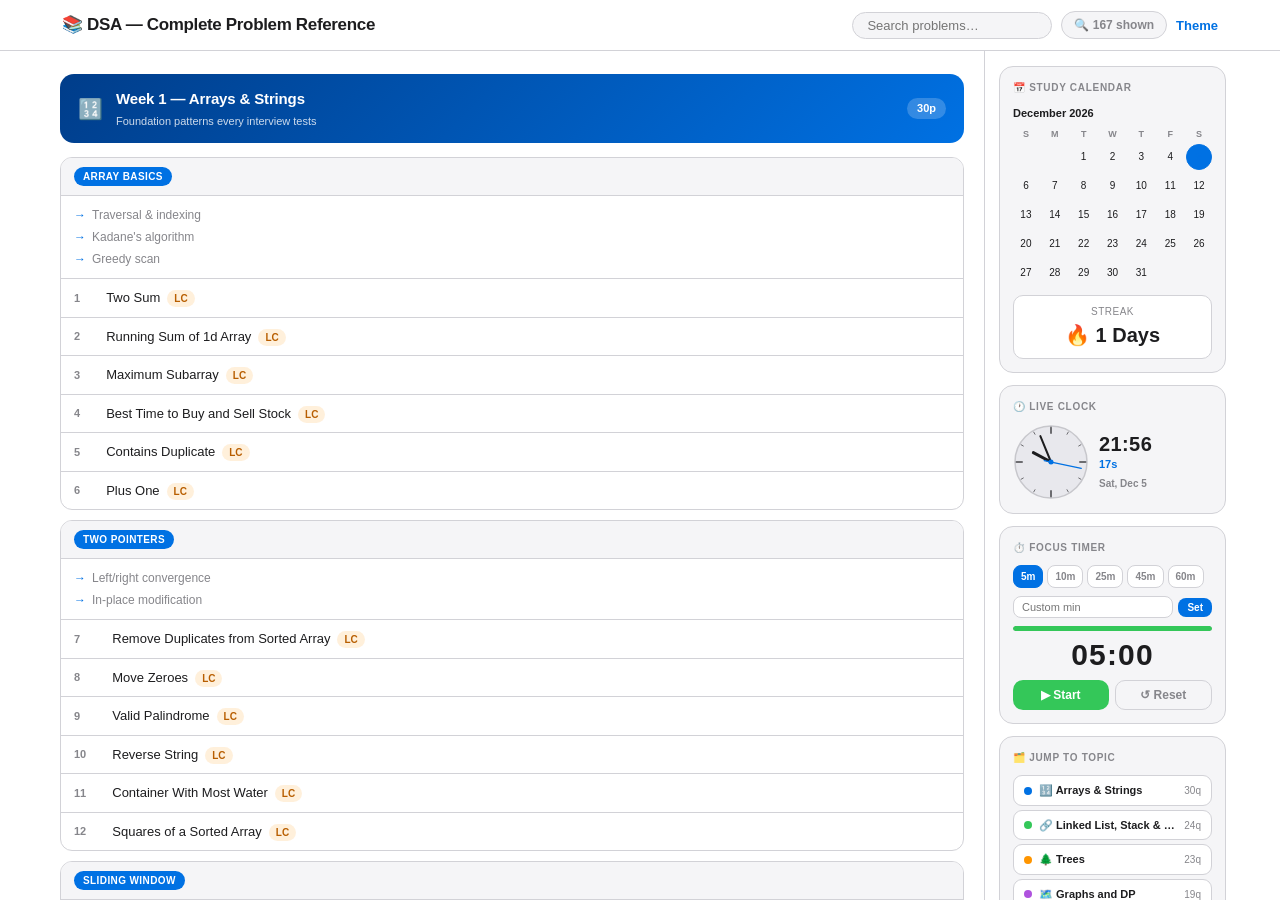
==== index.html @ b7040008 "Update" ====
<!DOCTYPE html>
<html lang="en">
<head>
<meta charset="UTF-8"/>
<meta name="viewport" content="width=device-width, initial-scale=1.0"/>
<title>DSA — Complete Problem Reference</title>
<style>
:root{--bg:#fff;--sbg:#f5f5f7;--text:#1d1d1f;--ts:#86868b;--ac:#0071e3;--bd:#d2d2d7;--c1:#0071e3;--c2:#34c759;--c3:#ff9500;--c4:#af52de;--c5:#ff3b30;--c6:#30b0c7;}
body.dark{--bg:#000;--sbg:#1c1c1e;--text:#f5f5f7;--ts:#8e8e93;--ac:#0a84ff;--bd:#38383a;--c1:#0a84ff;--c2:#30d158;--c3:#ff9f0a;--c4:#bf5af2;--c5:#ff453a;--c6:#5ac8fa;}
*{margin:0;padding:0;box-sizing:border-box;}
html,body{height:100%;}
body{font-family:-apple-system,BlinkMacSystemFont,'SF Pro Display','Segoe UI',sans-serif;background:var(--bg);color:var(--text);-webkit-font-smoothing:antialiased;line-height:1.5;}
/* HEADER */
header{position:fixed;top:0;left:0;right:0;z-index:200;background:var(--bg);border-bottom:1px solid var(--bd);backdrop-filter:saturate(180%) blur(20px);}
.hdr{max-width:1200px;margin:0 auto;padding:11px 22px;display:flex;justify-content:space-between;align-items:center;gap:12px;flex-wrap:wrap;}
.hdr h1{font-size:17px;font-weight:700;letter-spacing:-.02em;white-space:nowrap;}
.hr{display:flex;gap:9px;align-items:center;flex-wrap:wrap;}
input[type=search]{background:var(--sbg);border:1px solid var(--bd);border-radius:20px;padding:5px 14px;font-size:13px;color:var(--text);width:200px;outline:none;}
input[type=search]:focus{border-color:var(--ac);}
.chip{background:var(--sbg);border:1px solid var(--bd);border-radius:20px;padding:4px 12px;font-size:12px;font-weight:600;color:var(--ts);}
.tbtn{background:none;border:none;color:var(--ac);font-size:13px;cursor:pointer;font-weight:600;}
/* TWO-PANEL LAYOUT — fixed sidebar, scrolling main */
.shell{display:flex;height:100vh;padding-top:50px;max-width:1200px;margin:0 auto;}
.main{flex:1;overflow-y:auto;padding:24px 20px 60px 20px;min-width:0;}
.sidebar{width:256px;flex-shrink:0;overflow-y:auto;overflow-x:hidden;padding:16px 14px 40px 14px;border-left:1px solid var(--bd);height:100%;}
/* MAIN content */
.tblock{margin-bottom:44px;}
.thdr{display:flex;align-items:center;gap:13px;padding:14px 18px;border-radius:14px;margin-bottom:14px;}
.thdr h2{font-size:15px;font-weight:800;color:#fff;letter-spacing:-.01em;}
.thdr .tsub{font-size:11px;color:rgba(255,255,255,.8);margin-top:2px;}
.ticon{font-size:20px;}
.ttot{margin-left:auto;background:rgba(255,255,255,.2);border-radius:20px;padding:2px 10px;font-size:11px;color:#fff;font-weight:700;white-space:nowrap;}
.catcard{margin-bottom:10px;border-radius:12px;border:1px solid var(--bd);overflow:hidden;}
.catbar{display:flex;align-items:center;gap:8px;flex-wrap:wrap;padding:9px 13px;background:var(--sbg);border-bottom:1px solid var(--bd);}
.catbadge{font-size:10px;font-weight:800;padding:2px 9px;border-radius:20px;text-transform:uppercase;letter-spacing:.04em;color:#fff;flex-shrink:0;}
.tagpill{font-size:10px;color:var(--ts);background:var(--bg);border:1px solid var(--bd);border-radius:20px;padding:2px 8px;font-weight:600;}
.learnsec{padding:8px 13px;background:var(--bg);border-bottom:1px solid var(--bd);}
.learnsec ul{list-style:none;}
.learnsec li{font-size:12px;color:var(--ts);padding:2px 0;display:flex;gap:6px;align-items:flex-start;border:none;}
.learnsec li::before{content:'→';color:var(--ac);font-weight:700;flex-shrink:0;}
.ptable{width:100%;border-collapse:collapse;}
.ptable tr{border-bottom:1px solid var(--bd);transition:background .12s;}
.ptable tr:last-child{border-bottom:none;}
.ptable tr:hover{background:var(--sbg);}
.ptable tr.hidden{display:none;}
.ptable td{padding:9px 13px;vertical-align:middle;}
.nc{color:var(--ts);font-size:11px;font-weight:700;width:28px;}
.tc{font-size:13px;font-weight:500;}
.tc a{color:var(--text);text-decoration:none;transition:color .12s;}
.tc a:hover{color:var(--ac);}
.lb{font-size:10px;padding:1px 7px;border-radius:20px;margin-left:7px;font-weight:600;vertical-align:middle;display:inline-block;}
.lby{background:rgba(255,149,0,.14);color:#b85e00;}
.lbn{background:rgba(0,113,227,.11);color:#004fa8;}
body.dark .lby{color:#ff9f0a;}
body.dark .lbn{color:#4db0ff;}
.noday{padding:9px 13px;font-size:12px;color:var(--ts);font-style:italic;}
#nores{display:none;padding:60px 0;color:var(--ts);font-size:15px;text-align:center;}
/* SIDEBAR widgets */
.sw{background:var(--sbg);border-radius:14px;padding:13px;border:1px solid var(--bd);margin-bottom:12px;}
.sw-title{font-size:10px;font-weight:700;text-transform:uppercase;letter-spacing:.07em;color:var(--ts);margin-bottom:10px;}
/* Calendar */
.calgrid{display:grid;grid-template-columns:repeat(7,1fr);gap:3px;}
.calwd{font-size:9px;font-weight:700;color:var(--ts);text-align:center;padding-bottom:3px;}
.calday{aspect-ratio:1;display:flex;align-items:center;justify-content:center;border-radius:50%;font-size:10px;color:var(--text);font-weight:500;}
.calday.today{background:var(--ac);color:#fff;font-weight:700;}
.calday.done{border:1.5px solid var(--ac);color:var(--ac);font-weight:700;}
.streak-row{background:var(--bg);padding:8px;border-radius:10px;text-align:center;margin-top:10px;border:1px solid var(--bd);}
/* Clock */
.clock-wrap{display:flex;align-items:center;gap:10px;}
.dig-block{flex:1;}
.dtime{font-size:20px;font-weight:800;letter-spacing:.02em;font-variant-numeric:tabular-nums;line-height:1;}
.dsec{font-size:11px;color:var(--ac);font-weight:700;margin-top:2px;}
.ddate{font-size:10px;color:var(--ts);font-weight:600;margin-top:3px;}
/* Timer */
.tpre-row{display:flex;gap:4px;flex-wrap:wrap;margin-bottom:8px;}
.tpre{background:var(--bg);border:1px solid var(--bd);border-radius:8px;padding:3px 7px;font-size:10px;font-weight:700;cursor:pointer;color:var(--ts);transition:all .15s;}
.tpre:hover,.tpre.on{background:var(--ac);color:#fff;border-color:var(--ac);}
.custom-row{display:flex;gap:5px;margin-bottom:8px;align-items:center;}
.custom-row input{flex:1;background:var(--bg);border:1px solid var(--bd);border-radius:8px;padding:4px 8px;font-size:11px;color:var(--text);outline:none;min-width:0;}
.custom-row input:focus{border-color:var(--ac);}
.custom-row button{background:var(--ac);color:#fff;border:none;border-radius:8px;padding:4px 9px;font-size:10px;font-weight:700;cursor:pointer;}
.tprog{width:100%;height:5px;background:var(--bd);border-radius:5px;overflow:hidden;margin-bottom:9px;}
.tbar{height:100%;width:100%;border-radius:5px;transition:width .9s linear,background .3s;}
.tdisp{font-size:30px;font-weight:900;letter-spacing:.04em;font-variant-numeric:tabular-nums;text-align:center;color:var(--text);line-height:1;margin-bottom:10px;}
.tdisp.run{color:var(--c2);}
.tdisp.pau{color:var(--c3);}
.tdisp.fin{color:var(--c5);animation:blink .6s ease-in-out infinite alternate;}
@keyframes blink{from{opacity:1}to{opacity:.3}}
.tbtn-row{display:flex;gap:6px;}
.tb{flex:1;padding:7px 0;border:none;border-radius:10px;font-size:12px;font-weight:700;cursor:pointer;transition:opacity .15s;}
.tb:hover{opacity:.8;}
.tb.go{background:var(--c2);color:#fff;}
.tb.pau{background:var(--c3);color:#fff;}
.tb.rst{background:var(--sbg);color:var(--ts);border:1px solid var(--bd);}
/* Topic nav pills */
.tpill{display:flex;align-items:center;gap:7px;padding:6px 10px;border-radius:9px;background:var(--bg);border:1px solid var(--bd);text-decoration:none;transition:background .12s;margin-bottom:4px;}
.tpill:hover{background:var(--sbg);}
.tdot{width:8px;height:8px;border-radius:50%;flex-shrink:0;}
.tlabel{font-size:11px;font-weight:600;color:var(--text);flex:1;white-space:nowrap;overflow:hidden;text-overflow:ellipsis;}
.tcount{font-size:10px;color:var(--ts);}
@media(max-width:820px){
  .shell{flex-direction:column;height:auto;padding-top:50px;}
  .main{overflow-y:visible;padding:16px 14px 30px;}
  .sidebar{width:100%;border-left:none;border-top:1px solid var(--bd);overflow-y:visible;height:auto;padding:16px 14px 30px;}
}
</style>
</head>
<body>
<header>
  <div class="hdr">
    <h1>📚 DSA — Complete Problem Reference</h1>
    <div class="hr">
      <input type="search" id="si" placeholder="Search problems…" oninput="doFilter(this.value)"/>
      <div class="chip">🔍 <span id="vc">0</span> shown</div>
      <button class="tbtn" onclick="toggleDark()">Theme</button>
    </div>
  </div>
</header>

<div class="shell">
  <!-- LEFT: scrollable problem list -->
  <main class="main">
    <div id="nores">No problems match your search.</div>
    <div id="content"></div>
  </main>

  <!-- RIGHT: scrollable sidebar -->
  <aside class="sidebar">

    <!-- 1. Calendar -->
    <div class="sw">
      <div class="sw-title">📅 Study Calendar</div>
      <div class="sw-title" id="cm" style="font-size:11px;font-weight:700;color:var(--text);text-transform:none;letter-spacing:0;margin-bottom:6px;"></div>
      <div class="calgrid">
        <div class="calwd">S</div><div class="calwd">M</div><div class="calwd">T</div>
        <div class="calwd">W</div><div class="calwd">T</div><div class="calwd">F</div>
        <div class="calwd">S</div>
      </div>
      <div class="calgrid" id="cd"></div>
      <div class="streak-row">
        <div style="font-size:10px;color:var(--ts);text-transform:uppercase;letter-spacing:.05em;margin-bottom:1px;">Streak</div>
        <div style="font-size:20px;font-weight:800;">🔥 <span id="sn">0</span> Days</div>
      </div>
    </div>

    <!-- 2. Clock -->
    <div class="sw">
      <div class="sw-title">🕐 Live Clock</div>
      <div class="clock-wrap">
        <canvas id="analogClock" width="76" height="76" style="border-radius:50%;flex-shrink:0;"></canvas>
        <div class="dig-block">
          <div class="dtime" id="dtime">00:00</div>
          <div class="dsec" id="dsec">00s</div>
          <div class="ddate" id="ddate">—</div>
        </div>
      </div>
    </div>

    <!-- 3. Timer -->
    <div class="sw">
      <div class="sw-title">⏱️ Focus Timer</div>
      <div class="tpre-row">
        <span class="tpre on" onclick="setPre(this,300)">5m</span>
        <span class="tpre" onclick="setPre(this,600)">10m</span>
        <span class="tpre" onclick="setPre(this,1500)">25m</span>
        <span class="tpre" onclick="setPre(this,2700)">45m</span>
        <span class="tpre" onclick="setPre(this,3600)">60m</span>
      </div>
      <div class="custom-row">
        <input type="number" id="customMin" placeholder="Custom min" min="1" max="999"/>
        <button onclick="setCustom()">Set</button>
      </div>
      <div class="tprog"><div class="tbar" id="tbar"></div></div>
      <div class="tdisp" id="tdisp">05:00</div>
      <div class="tbtn-row">
        <button class="tb go" id="tgo" onclick="tStartPause()">▶ Start</button>
        <button class="tb rst" onclick="tReset()">↺ Reset</button>
      </div>
    </div>

    <!-- 4. Topic nav -->
    <div class="sw">
      <div class="sw-title">🗂️ Jump to Topic</div>
      <div id="tnav"></div>
    </div>

  </aside>
</div>
<script>
/* DATA */
const T=[
  {id:"w1",icon:"🔢",color:"var(--c1)",title:"Week 1 — Arrays & Strings",sub:"Foundation patterns every interview tests",cats:[
    {name:"Array Basics",tag:null,learn:["Traversal & indexing","Kadane's algorithm","Greedy scan"],probs:[
      {t:"Two Sum",u:"https://leetcode.com/problems/two-sum/"},
      {t:"Running Sum of 1d Array",u:"https://leetcode.com/problems/running-sum-of-1d-array/"},
      {t:"Maximum Subarray",u:"https://leetcode.com/problems/maximum-subarray/"},
      {t:"Best Time to Buy and Sell Stock",u:"https://leetcode.com/problems/best-time-to-buy-and-sell-stock/"},
      {t:"Contains Duplicate",u:"https://leetcode.com/problems/contains-duplicate/"},
      {t:"Plus One",u:"https://leetcode.com/problems/plus-one/"}]},
    {name:"Two Pointers",tag:null,learn:["Left/right convergence","In-place modification"],probs:[
      {t:"Remove Duplicates from Sorted Array",u:"https://leetcode.com/problems/remove-duplicates-from-sorted-array/"},
      {t:"Move Zeroes",u:"https://leetcode.com/problems/move-zeroes/"},
      {t:"Valid Palindrome",u:"https://leetcode.com/problems/valid-palindrome/"},
      {t:"Reverse String",u:"https://leetcode.com/problems/reverse-string/"},
      {t:"Container With Most Water",u:"https://leetcode.com/problems/container-with-most-water/"},
      {t:"Squares of a Sorted Array",u:"https://leetcode.com/problems/squares-of-a-sorted-array/"}]},
    {name:"Sliding Window",tag:null,learn:["Fixed vs variable window","Shrink condition","Frequency map inside window"],probs:[
      {t:"Maximum Average Subarray I",u:"https://leetcode.com/problems/maximum-average-subarray-i/"},
      {t:"Longest Substring Without Repeating Characters",u:"https://leetcode.com/problems/longest-substring-without-repeating-characters/"},
      {t:"Minimum Size Subarray Sum",u:"https://leetcode.com/problems/minimum-size-subarray-sum/"},
      {t:"Permutation in String",u:"https://leetcode.com/problems/permutation-in-string/"},
      {t:"Find All Anagrams in a String",u:"https://leetcode.com/problems/find-all-anagrams-in-a-string/"},
      {t:"Subarray Product Less Than K",u:"https://leetcode.com/problems/subarray-product-less-than-k/"}]},
    {name:"String + Hashing",tag:null,learn:["Character frequency maps","Sorting as canonical form"],probs:[
      {t:"Valid Anagram",u:"https://leetcode.com/problems/valid-anagram/"},
      {t:"First Unique Character in a String",u:"https://leetcode.com/problems/first-unique-character-in-a-string/"},
      {t:"Group Anagrams",u:"https://leetcode.com/problems/group-anagrams/"},
      {t:"Ransom Note",u:"https://leetcode.com/problems/ransom-note/"},
      {t:"Isomorphic Strings",u:"https://leetcode.com/problems/isomorphic-strings/"},
      {t:"Longest Palindrome",u:"https://leetcode.com/problems/longest-palindrome/"}]},
    {name:"Prefix Sum / Misc",tag:null,learn:["Prefix array build","Pivot index","Boyer-Moore voting"],probs:[
      {t:"Range Sum Query Immutable",u:"https://leetcode.com/problems/range-sum-query-immutable/"},
      {t:"Product of Array Except Self",u:"https://leetcode.com/problems/product-of-array-except-self/"},
      {t:"Find Pivot Index",u:"https://leetcode.com/problems/find-pivot-index/"},
      {t:"Majority Element",u:"https://leetcode.com/problems/majority-element/"},
      {t:"Rotate Array",u:"https://leetcode.com/problems/rotate-array/"},
      {t:"Intersection of Two Arrays",u:"https://leetcode.com/problems/intersection-of-two-arrays/"}]}]},
  {id:"w2",icon:"🔗",color:"var(--c2)",title:"Week 2 — Linked List, Stack & Hashing",sub:"Pointer manipulation and monotonic structures",cats:[
    {name:"Linked List Basics",tag:null,learn:["Dummy head trick","Runner technique"],probs:[
      {t:"Reverse Linked List",u:"https://leetcode.com/problems/reverse-linked-list/"},
      {t:"Middle of the Linked List",u:"https://leetcode.com/problems/middle-of-the-linked-list/"},
      {t:"Linked List Cycle",u:"https://leetcode.com/problems/linked-list-cycle/"},
      {t:"Remove Linked List Elements",u:"https://leetcode.com/problems/remove-linked-list-elements/"},
      {t:"Palindrome Linked List",u:"https://leetcode.com/problems/palindrome-linked-list/"},
      {t:"Intersection of Two Linked Lists",u:"https://leetcode.com/problems/intersection-of-two-linked-lists/"}]},
    {name:"Fast and Slow Pointer",tag:null,learn:["Floyd's cycle detection","Kth from end"],probs:[
      {t:"Remove Nth Node From End",u:"https://leetcode.com/problems/remove-nth-node-from-end-of-list/"},
      {t:"Linked List Cycle II",u:"https://leetcode.com/problems/linked-list-cycle-ii/"},
      {t:"Happy Number",u:"https://leetcode.com/problems/happy-number/"},
      {t:"Find the Duplicate Number",u:"https://leetcode.com/problems/find-the-duplicate-number/"},
      {t:"Reorder List",u:"https://leetcode.com/problems/reorder-list/"},
      {t:"Odd Even Linked List",u:"https://leetcode.com/problems/odd-even-linked-list/"}]},
    {name:"Stack",tag:null,learn:["Monotonic stack","LIFO for matching and tracking"],probs:[
      {t:"Valid Parentheses",u:"https://leetcode.com/problems/valid-parentheses/"},
      {t:"Min Stack",u:"https://leetcode.com/problems/min-stack/"},
      {t:"Next Greater Element I",u:"https://leetcode.com/problems/next-greater-element-i/"},
      {t:"Daily Temperatures",u:"https://leetcode.com/problems/daily-temperatures/"},
      {t:"Evaluate Reverse Polish Notation",u:"https://leetcode.com/problems/evaluate-reverse-polish-notation/"},
      {t:"Backspace String Compare",u:"https://leetcode.com/problems/backspace-string-compare/"}]},
    {name:"Hashing Patterns",tag:null,learn:["HashMap for O(1) lookup","Prefix sum + hash"],probs:[
      {t:"Top K Frequent Elements",u:"https://leetcode.com/problems/top-k-frequent-elements/"},
      {t:"Two Sum II",u:"https://leetcode.com/problems/two-sum-ii-input-array-is-sorted/"},
      {t:"Subarray Sum Equals K",u:"https://leetcode.com/problems/subarray-sum-equals-k/"},
      {t:"Longest Consecutive Sequence",u:"https://leetcode.com/problems/longest-consecutive-sequence/"},
      {t:"Contains Duplicate II",u:"https://leetcode.com/problems/contains-duplicate-ii/"},
      {t:"Word Pattern",u:"https://leetcode.com/problems/word-pattern/"}]}]},
  {id:"w3",icon:"🌲",color:"var(--c3)",title:"Week 3 — Trees",sub:"DFS, BFS and recursive tree thinking",cats:[
    {name:"DFS Traversals",tag:null,learn:["Pre In Post order","Recursive vs iterative"],probs:[
      {t:"Binary Tree Inorder Traversal",u:"https://leetcode.com/problems/binary-tree-inorder-traversal/"},
      {t:"Binary Tree Preorder Traversal",u:"https://leetcode.com/problems/binary-tree-preorder-traversal/"},
      {t:"Binary Tree Postorder Traversal",u:"https://leetcode.com/problems/binary-tree-postorder-traversal/"},
      {t:"Binary Tree Paths",u:"https://leetcode.com/problems/binary-tree-paths/"},
      {t:"Same Tree",u:"https://leetcode.com/problems/same-tree/"},
      {t:"Symmetric Tree",u:"https://leetcode.com/problems/symmetric-tree/"}]},
    {name:"Height and Depth",tag:null,learn:["Post-order height","Balanced check via height"],probs:[
      {t:"Maximum Depth of Binary Tree",u:"https://leetcode.com/problems/maximum-depth-of-binary-tree/"},
      {t:"Minimum Depth of Binary Tree",u:"https://leetcode.com/problems/minimum-depth-of-binary-tree/"},
      {t:"Balanced Binary Tree",u:"https://leetcode.com/problems/balanced-binary-tree/"},
      {t:"Diameter of Binary Tree",u:"https://leetcode.com/problems/diameter-of-binary-tree/"},
      {t:"Count Complete Tree Nodes",u:"https://leetcode.com/problems/count-complete-tree-nodes/"},
      {t:"Invert Binary Tree",u:"https://leetcode.com/problems/invert-binary-tree/"}]},
    {name:"Path Based",tag:null,learn:["Root-to-leaf path accumulation","LCA patterns"],probs:[
      {t:"Path Sum",u:"https://leetcode.com/problems/path-sum/"},
      {t:"Path Sum II",u:"https://leetcode.com/problems/path-sum-ii/"},
      {t:"Sum Root to Leaf Numbers",u:"https://leetcode.com/problems/sum-root-to-leaf-numbers/"},
      {t:"Binary Tree Tilt",u:"https://leetcode.com/problems/binary-tree-tilt/"},
      {t:"LCA of BST",u:"https://leetcode.com/problems/lowest-common-ancestor-of-a-binary-search-tree/"},
      {t:"LCA of Binary Tree",u:"https://leetcode.com/problems/lowest-common-ancestor-of-a-binary-tree/"}]},
    {name:"BFS Level Order",tag:null,learn:["Queue-based level traversal","Level-by-level aggregation"],probs:[
      {t:"Binary Tree Level Order Traversal",u:"https://leetcode.com/problems/binary-tree-level-order-traversal/"},
      {t:"Average of Levels in Binary Tree",u:"https://leetcode.com/problems/average-of-levels-in-binary-tree/"},
      {t:"Binary Tree Right Side View",u:"https://leetcode.com/problems/binary-tree-right-side-view/"},
      {t:"Minimum Depth BFS",u:"https://leetcode.com/problems/minimum-depth-of-binary-tree/"},
      {t:"Zigzag Level Order Traversal",u:"https://leetcode.com/problems/binary-tree-zigzag-level-order-traversal/"}]}]},
  {id:"w4",icon:"🗺️",color:"var(--c4)",title:"Week 4 — Graphs and DP",sub:"Graph traversal and dynamic programming foundations",cats:[
    {name:"Graph BFS DFS",tag:null,learn:["Visited set","Adjacency list vs matrix","Multi-source BFS"],probs:[
      {t:"Number of Islands",u:"https://leetcode.com/problems/number-of-islands/"},
      {t:"Flood Fill",u:"https://leetcode.com/problems/flood-fill/"},
      {t:"Max Area of Island",u:"https://leetcode.com/problems/max-area-of-island/"},
      {t:"Clone Graph",u:"https://leetcode.com/problems/clone-graph/"},
      {t:"Surrounded Regions",u:"https://leetcode.com/problems/surrounded-regions/"}]},
    {name:"Graph Advanced",tag:null,learn:["Topological sort Kahn's","Cycle detection"],probs:[
      {t:"Course Schedule",u:"https://leetcode.com/problems/course-schedule/"},
      {t:"Course Schedule II",u:"https://leetcode.com/problems/course-schedule-ii/"},
      {t:"Find if Path Exists in Graph",u:"https://leetcode.com/problems/find-if-path-exists-in-graph/"},
      {t:"Number of Provinces",u:"https://leetcode.com/problems/number-of-provinces/"}]},
    {name:"DP 1D",tag:null,learn:["Bottom-up tabulation","State = current index","Recurrence relation"],probs:[
      {t:"Climbing Stairs",u:"https://leetcode.com/problems/climbing-stairs/"},
      {t:"House Robber",u:"https://leetcode.com/problems/house-robber/"},
      {t:"House Robber II",u:"https://leetcode.com/problems/house-robber-ii/"},
      {t:"Fibonacci Number",u:"https://leetcode.com/problems/fibonacci-number/"},
      {t:"Min Cost Climbing Stairs",u:"https://leetcode.com/problems/min-cost-climbing-stairs/"}]},
    {name:"DP 2D",tag:null,learn:["Grid DP","Subset sum as DP","LIS pattern"],probs:[
      {t:"Coin Change",u:"https://leetcode.com/problems/coin-change/"},
      {t:"Unique Paths",u:"https://leetcode.com/problems/unique-paths/"},
      {t:"Unique Paths II",u:"https://leetcode.com/problems/unique-paths-ii/"},
      {t:"Longest Increasing Subsequence",u:"https://leetcode.com/problems/longest-increasing-subsequence/"},
      {t:"Partition Equal Subset Sum",u:"https://leetcode.com/problems/partition-equal-subset-sum/"}]}]},
  {id:"w5",icon:"⛰️",color:"var(--c5)",title:"Week 5 — Heap and Priority Queue",sub:"Top-K median scheduling and shortest path",cats:[
    {name:"Heap Basics",tag:null,learn:["Min-heap vs max-heap","heapq PriorityQueue usage"],probs:[
      {t:"Kth Largest Element in an Array",u:"https://leetcode.com/problems/kth-largest-element-in-an-array/"},
      {t:"Find Median from Data Stream",u:"https://leetcode.com/problems/find-median-from-data-stream/"},
      {t:"Last Stone Weight",u:"https://leetcode.com/problems/last-stone-weight/"}]},
    {name:"Top K Pattern",tag:null,learn:["Maintain heap of size K","Bucket sort alternative"],probs:[
      {t:"Top K Frequent Elements",u:"https://leetcode.com/problems/top-k-frequent-elements/"},
      {t:"K Closest Points to Origin",u:"https://leetcode.com/problems/k-closest-points-to-origin/"},
      {t:"Top K Frequent Words",u:"https://leetcode.com/problems/top-k-frequent-words/"},
      {t:"Find K Pairs with Smallest Sums",u:"https://leetcode.com/problems/find-k-pairs-with-smallest-sums/"}]},
    {name:"Two Heaps Median",tag:null,learn:["Balance max-heap lower half and min-heap upper half"],probs:[
      {t:"Find Median from Data Stream",u:"https://leetcode.com/problems/find-median-from-data-stream/"},
      {t:"Sliding Window Median",u:"https://leetcode.com/problems/sliding-window-median/"}]},
    {name:"Merge K Sorted",tag:null,learn:["Push first element of each list into min-heap"],probs:[
      {t:"Merge K Sorted Lists",u:"https://leetcode.com/problems/merge-k-sorted-lists/"},
      {t:"Smallest Range Covering K Lists",u:"https://leetcode.com/problems/smallest-range-covering-elements-from-k-lists/"}]},
    {name:"Scheduling Intervals",tag:null,learn:["Sort by start time","Heap tracks end times"],probs:[
      {t:"Meeting Rooms II",u:"https://leetcode.com/problems/meeting-rooms-ii/"},
      {t:"Task Scheduler",u:"https://leetcode.com/problems/task-scheduler/"},
      {t:"Single-Threaded CPU",u:"https://leetcode.com/problems/single-threaded-cpu/"},
      {t:"Minimum Number of Platforms",u:"https://www.geeksforgeeks.org/minimum-number-platforms-required-railwaybus-station/"}]},
    {name:"Graph Heap Shortest Path",tag:null,learn:["Dijkstra algorithm","Relaxation via min-heap"],probs:[
      {t:"Network Delay Time",u:"https://leetcode.com/problems/network-delay-time/"},
      {t:"Path With Minimum Effort",u:"https://leetcode.com/problems/path-with-minimum-effort/"}]}]},
  {id:"r1",icon:"🟢",color:"var(--c2)",title:"Recursion Phase 1 — Core Recursion",sub:"Days 1 to 7 Stop fearing recursion Understand stack and flow",cats:[
    {name:"Day 1 — What is Recursion?",tag:"Learn",learn:["Function calling itself","Base case vs recursive case","Stack frames"],probs:[
      {t:"Print numbers 1 to N",u:null},{t:"Print numbers N to 1",u:null},
      {t:"Print Hello N times",u:null},{t:"Find sum of first N numbers",u:null}]},
    {name:"Day 2 — Linear Recursion",tag:"Learn",learn:["Tail vs non-tail recursion"],probs:[
      {t:"Factorial of N",u:null},{t:"Power of a number x to n",u:null},
      {t:"Count digits in a number",u:null},{t:"Reverse a number",u:null}]},
    {name:"Day 3 — Recursion on Arrays",tag:"Learn",learn:["Index-based recursion"],probs:[
      {t:"Check if array is sorted",u:"https://leetcode.com/problems/check-if-array-is-sorted-and-rotated/"},
      {t:"Find max element",u:null},{t:"Sum of array",u:null},
      {t:"First occurrence of element",u:null},{t:"Last occurrence of element",u:null}]},
    {name:"Day 4 — Recursion with Strings",tag:"Learn",learn:["Shrinking input"],probs:[
      {t:"Reverse a string",u:"https://leetcode.com/problems/reverse-string/"},
      {t:"Remove a character",u:null},{t:"Replace pi with 3.14",u:null},
      {t:"Check palindrome",u:"https://leetcode.com/problems/valid-palindrome/"}]},
    {name:"Day 5 — Binary Recursion",tag:"Learn",learn:["Two recursive calls","Recursion tree","Time complexity"],probs:[
      {t:"Fibonacci",u:"https://leetcode.com/problems/fibonacci-number/"},
      {t:"Count ways to climb stairs",u:"https://leetcode.com/problems/climbing-stairs/"},
      {t:"Tiling problem",u:null}]},
    {name:"Day 6 — Multiple Recursion Calls",tag:"Learn",learn:["Decision tree"],probs:[
      {t:"Generate all subsets",u:"https://leetcode.com/problems/subsets/"},
      {t:"Generate all subsequences",u:"https://leetcode.com/problems/subsets/"},
      {t:"Count subsets",u:null}]},
    {name:"Day 7 — Recursion Revision",tag:"Do",learn:["Dry-run all above problems","Draw recursion trees","Convert 2 problems to iterative"],probs:[]}]},
  {id:"r2",icon:"🟡",color:"var(--c3)",title:"Recursion Phase 2 — Backtracking",sub:"Days 8 to 12 Learn choose explore un-choose",cats:[
    {name:"Day 8 — Intro to Backtracking",tag:"Learn",learn:["Undo step","Path building"],probs:[
      {t:"Print all permutations of a string",u:"https://leetcode.com/problems/permutations/"},
      {t:"Permutations of array",u:"https://leetcode.com/problems/permutations/"}]},
    {name:"Day 9 — Combination Problems",tag:null,learn:null,probs:[
      {t:"Combination Sum",u:"https://leetcode.com/problems/combination-sum/"},
      {t:"Subsets with duplicates",u:"https://leetcode.com/problems/subsets-ii/"},
      {t:"Letter combinations of phone number",u:"https://leetcode.com/problems/letter-combinations-of-a-phone-number/"}]},
    {name:"Day 10 — Grid Based Backtracking",tag:null,learn:null,probs:[
      {t:"Rat in a maze",u:null},
      {t:"Count paths in grid",u:"https://leetcode.com/problems/unique-paths-iii/"},
      {t:"Print all paths",u:null}]},
    {name:"Day 11 — Classic Problems",tag:null,learn:null,probs:[
      {t:"N-Queens",u:"https://leetcode.com/problems/n-queens/"},
      {t:"Sudoku Solver",u:"https://leetcode.com/problems/sudoku-solver/"}]},
    {name:"Day 12 — Backtracking Optimization",tag:"Learn",learn:["Pruning","Constraints"],probs:[]}]},
  {id:"r3",icon:"🔵",color:"var(--c1)",title:"Recursion Phase 3 — Recursion on Data Structures",sub:"Days 13 to 18 Apply recursion naturally",cats:[
    {name:"Day 13 — Linked List",tag:null,learn:null,probs:[
      {t:"Reverse linked list",u:"https://leetcode.com/problems/reverse-linked-list/"},
      {t:"Print linked list",u:null},
      {t:"Check palindrome list",u:"https://leetcode.com/problems/palindrome-linked-list/"}]},
    {name:"Day 14 — Binary Trees",tag:null,learn:null,probs:[
      {t:"Preorder traversal",u:"https://leetcode.com/problems/binary-tree-preorder-traversal/"},
      {t:"Inorder traversal",u:"https://leetcode.com/problems/binary-tree-inorder-traversal/"},
      {t:"Postorder traversal",u:"https://leetcode.com/problems/binary-tree-postorder-traversal/"},
      {t:"Height of tree",u:"https://leetcode.com/problems/maximum-depth-of-binary-tree/"}]},
    {name:"Day 15 — Binary Tree Problems",tag:null,learn:null,probs:[
      {t:"Count nodes",u:"https://leetcode.com/problems/count-complete-tree-nodes/"},
      {t:"Sum of nodes",u:null},
      {t:"Diameter of tree",u:"https://leetcode.com/problems/diameter-of-binary-tree/"}]},
    {name:"Day 16 — Binary Search Divide and Conquer",tag:null,learn:null,probs:[
      {t:"Binary search",u:"https://leetcode.com/problems/binary-search/"},
      {t:"Merge sort",u:"https://leetcode.com/problems/sort-an-array/"},
      {t:"Quick sort",u:"https://leetcode.com/problems/sort-an-array/"}]},
    {name:"Day 17 — Graph DFS Intro",tag:"Learn",learn:["Visited array"],probs:[
      {t:"DFS traversal",u:null},
      {t:"Count connected components",u:"https://leetcode.com/problems/number-of-provinces/"}]},
    {name:"Day 18 — Graph Problems",tag:null,learn:null,probs:[
      {t:"Detect cycle DFS",u:null},
      {t:"Number of islands",u:"https://leetcode.com/problems/number-of-islands/"}]}]},
  {id:"r4",icon:"🔴",color:"var(--c5)",title:"Recursion Phase 4 — DP Using Recursion",sub:"Days 19 to 21 Optimize recursion with memoization",cats:[
    {name:"Day 19 — Memoization",tag:"Learn",learn:["Top-down DP","Cache overlapping subproblems"],probs:[
      {t:"Fibonacci DP",u:"https://leetcode.com/problems/fibonacci-number/"},
      {t:"Climbing stairs",u:"https://leetcode.com/problems/climbing-stairs/"}]},
    {name:"Day 20 — 2D DP Recursion",tag:"Learn",learn:["2D memo table","Choice at each step"],probs:[
      {t:"0/1 Knapsack",u:null},
      {t:"LCS Longest Common Subsequence",u:"https://leetcode.com/problems/longest-common-subsequence/"}]},
    {name:"Day 21 — Final Mastery",tag:"Do",learn:["Solve 5 mixed problems","Explain recursion verbally","Practice interview explanation"],probs:[]}]}
];

const DKM={"var(--c1)":"#003d8a","var(--c2)":"#1a6b30","var(--c3)":"#a05000","var(--c4)":"#6b2fa0","var(--c5)":"#990010","var(--c6)":"#006b80"};
let gn=0;

function render(){
  let html='';
  T.forEach(topic=>{
    const tot=topic.cats.reduce((s,c)=>s+(c.probs||[]).length,0);
    const dk=DKM[topic.color]||'#222';
    html+=`<div class="tblock" id="${topic.id}">
      <div class="thdr" style="background:linear-gradient(135deg,${dk},${topic.color})">
        <span class="ticon">${topic.icon}</span>
        <div style="flex:1;min-width:0;"><h2>${topic.title}</h2><div class="tsub">${topic.sub}</div></div>
        <span class="ttot">${tot}p</span>
      </div>`;
    topic.cats.forEach(cat=>{
      const hl=cat.learn&&cat.learn.length;
      html+=`<div class="catcard">
        <div class="catbar">
          <span class="catbadge" style="background:${topic.color}">${cat.name}</span>
          ${cat.tag?`<span class="tagpill">${cat.tag==='Learn'?'📖 Learn':'✅ Do'}</span>`:''}
        </div>`;
      if(hl){
        html+='<div class="learnsec"><ul>';
        cat.learn.forEach(l=>{html+=`<li>${l}</li>`;});
        html+='</ul></div>';
      }
      if(cat.probs&&cat.probs.length){
        html+='<table class="ptable">';
        cat.probs.forEach(p=>{
          gn++;
          const s=`${topic.title} ${cat.name} ${p.t}`.toLowerCase();
          const b=p.u?`<a href="${p.u}" target="_blank">${p.t}</a><span class="lb lby">LC</span>`
                     :`${p.t}<span class="lb lbn">Custom</span>`;
          html+=`<tr data-search="${s}"><td class="nc">${gn}</td><td class="tc">${b}</td></tr>`;
        });
        html+='</table>';
      } else {
        html+='<div class="noday">Concept day — study the learning points above.</div>';
      }
      html+='</div>';
    });
    html+='</div>';
  });
  document.getElementById('content').innerHTML=html;
  updCnt();
  buildNav();
}

function buildNav(){
  const nav=document.getElementById('tnav');
  nav.innerHTML=T.map(t=>{
    const tot=t.cats.reduce((s,c)=>s+(c.probs||[]).length,0);
    return `<a class="tpill" href="#${t.id}">
      <span class="tdot" style="background:${t.color}"></span>
      <span class="tlabel">${t.icon} ${t.title.split('—')[1]||t.title.split('—')[0]}</span>
      <span class="tcount">${tot}q</span>
    </a>`;
  }).join('');
}

function doFilter(q){
  const term=q.trim().toLowerCase();
  const rows=document.querySelectorAll('.ptable tr[data-search]');
  rows.forEach(r=>r.classList.toggle('hidden',term.length>0&&!r.dataset.search.includes(term)));
  const vis=Array.from(rows).filter(r=>!r.classList.contains('hidden')).length;
  document.getElementById('nores').style.display=(term.length>0&&vis===0)?'block':'none';
  updCnt();
}
function updCnt(){
  const rows=document.querySelectorAll('.ptable tr[data-search]');
  document.getElementById('vc').textContent=Array.from(rows).filter(r=>!r.classList.contains('hidden')).length;
}

/* CALENDAR */
function renderCal(){
  const now=new Date(),m=now.getMonth(),y=now.getFullYear();
  document.getElementById('cm').textContent=now.toLocaleString('default',{month:'long',year:'numeric'});
  const fd=new Date(y,m,1).getDay(),days=new Date(y,m+1,0).getDate();
  const log=JSON.parse(localStorage.getItem('dsa-dates-v4')||'{}');
  let html='';
  for(let i=0;i<fd;i++)html+='<div class="calday"></div>';
  for(let d=1;d<=days;d++){
    const k=`${y}-${String(m+1).padStart(2,'0')}-${String(d).padStart(2,'0')}`;
    let c='calday';if(log[k])c+=' done';if(d===now.getDate())c+=' today';
    html+=`<div class="${c}">${d}</div>`;
  }
  document.getElementById('cd').innerHTML=html;
}
function updStreak(){
  const log=JSON.parse(localStorage.getItem('dsa-dates-v4')||'{}');
  let s=0,c=new Date();
  while(log[c.toISOString().split('T')[0]]){s++;c.setDate(c.getDate()-1);}
  document.getElementById('sn').textContent=s;
}
function markToday(){
  const t=new Date().toISOString().split('T')[0];
  const d=JSON.parse(localStorage.getItem('dsa-dates-v4')||'{}');
  if(!d[t]){d[t]=true;localStorage.setItem('dsa-dates-v4',JSON.stringify(d));}
}

/* ANALOG + DIGITAL CLOCK */
function drawAnalog(){
  const cv=document.getElementById('analogClock');
  if(!cv)return;
  const ctx=cv.getContext('2d');
  const R=36,cx=38,cy=38;
  const now=new Date();
  const hr=now.getHours()%12,mn=now.getMinutes(),sc=now.getSeconds();
  const dk=document.body.classList.contains('dark');
  ctx.clearRect(0,0,76,76);
  /* face */
  ctx.beginPath();ctx.arc(cx,cy,R,0,Math.PI*2);
  ctx.fillStyle=dk?'#2c2c2e':'#e8e8ed';ctx.fill();
  ctx.strokeStyle=dk?'#48484a':'#c7c7cc';ctx.lineWidth=1.5;ctx.stroke();
  /* ticks */
  for(let i=0;i<12;i++){
    const a=(i/12)*Math.PI*2-Math.PI/2;
    const len=i%3===0?7:4;
    ctx.beginPath();
    ctx.moveTo(cx+Math.cos(a)*(R-len),cy+Math.sin(a)*(R-len));
    ctx.lineTo(cx+Math.cos(a)*(R-1.5),cy+Math.sin(a)*(R-1.5));
    ctx.strokeStyle=dk?'#aeaeb2':'#6c6c70';
    ctx.lineWidth=i%3===0?2:1;ctx.stroke();
  }
  /* hour hand */
  const hA=((hr+mn/60)/12)*Math.PI*2-Math.PI/2;
  ctx.beginPath();ctx.moveTo(cx,cy);
  ctx.lineTo(cx+Math.cos(hA)*20,cy+Math.sin(hA)*20);
  ctx.strokeStyle=dk?'#f5f5f7':'#1d1d1f';ctx.lineWidth=3;ctx.lineCap='round';ctx.stroke();
  /* minute hand */
  const mA=((mn+sc/60)/60)*Math.PI*2-Math.PI/2;
  ctx.beginPath();ctx.moveTo(cx,cy);
  ctx.lineTo(cx+Math.cos(mA)*28,cy+Math.sin(mA)*28);
  ctx.strokeStyle=dk?'#f5f5f7':'#1d1d1f';ctx.lineWidth=2;ctx.lineCap='round';ctx.stroke();
  /* second hand */
  const sA=(sc/60)*Math.PI*2-Math.PI/2;
  ctx.beginPath();
  ctx.moveTo(cx-Math.cos(sA)*7,cy-Math.sin(sA)*7);
  ctx.lineTo(cx+Math.cos(sA)*31,cy+Math.sin(sA)*31);
  ctx.strokeStyle=dk?'#0a84ff':'#0071e3';ctx.lineWidth=1.2;ctx.lineCap='round';ctx.stroke();
  /* center */
  ctx.beginPath();ctx.arc(cx,cy,2.5,0,Math.PI*2);
  ctx.fillStyle=dk?'#0a84ff':'#0071e3';ctx.fill();
}
function updateDig(){
  const now=new Date();
  const h=String(now.getHours()).padStart(2,'0');
  const m=String(now.getMinutes()).padStart(2,'0');
  const s=String(now.getSeconds()).padStart(2,'0');
  const el=document.getElementById('dtime'),se=document.getElementById('dsec'),de=document.getElementById('ddate');
  if(el)el.textContent=`${h}:${m}`;
  if(se)se.textContent=`${s}s`;
  if(de)de.textContent=now.toLocaleDateString('default',{weekday:'short',day:'numeric',month:'short'});
}
function tickClock(){drawAnalog();updateDig();}
setInterval(tickClock,1000);tickClock();

/* FOCUS TIMER */
let tTotal=300,tLeft=300,tRunning=false,tIv=null;

function setPre(el,sec){
  if(tRunning)return;
  document.querySelectorAll('.tpre').forEach(e=>e.classList.remove('on'));
  el.classList.add('on');
  tTotal=sec;tLeft=sec;
  document.getElementById('customMin').value='';
  updTDisp();
}
function setCustom(){
  if(tRunning)return;
  const v=parseInt(document.getElementById('customMin').value);
  if(!v||v<1)return;
  document.querySelectorAll('.tpre').forEach(e=>e.classList.remove('on'));
  tTotal=v*60;tLeft=v*60;
  updTDisp();
}
function tStartPause(){
  if(tLeft<=0)return;
  const btn=document.getElementById('tgo');
  if(tRunning){
    clearInterval(tIv);tRunning=false;
    btn.textContent='▶ Resume';btn.className='tb go';
    document.getElementById('tdisp').className='tdisp pau';
  } else {
    tRunning=true;
    btn.textContent='⏸ Pause';btn.className='tb pau';
    document.getElementById('tdisp').className='tdisp run';
    tIv=setInterval(()=>{
      tLeft--;updTDisp();
      if(tLeft<=0){
        clearInterval(tIv);tRunning=false;
        document.getElementById('tdisp').className='tdisp fin';
        document.getElementById('tgo').textContent='✓ Done';
        document.getElementById('tgo').className='tb rst';
        markToday();renderCal();updStreak();
      }
    },1000);
  }
}
function tReset(){
  clearInterval(tIv);tRunning=false;tLeft=tTotal;
  updTDisp();
  const btn=document.getElementById('tgo');
  btn.textContent='▶ Start';btn.className='tb go';
  document.getElementById('tdisp').className='tdisp';
}
function updTDisp(){
  const m=String(Math.floor(tLeft/60)).padStart(2,'0');
  const s=String(tLeft%60).padStart(2,'0');
  document.getElementById('tdisp').textContent=`${m}:${s}`;
  const pct=tTotal>0?(tLeft/tTotal)*100:0;
  const bar=document.getElementById('tbar');
  bar.style.width=pct+'%';
  bar.style.background=pct>50?'var(--c2)':pct>20?'var(--c3)':'var(--c5)';
}

/* THEME */
function toggleDark(){
  document.body.classList.toggle('dark');
  localStorage.setItem('dsa-dark-all',document.body.classList.contains('dark'));
  drawAnalog();
}
if(localStorage.getItem('dsa-dark-all')==='true')document.body.classList.add('dark');

/* BOOT */
markToday();render();renderCal();updStreak();updTDisp();
</script>
</body>
</html>
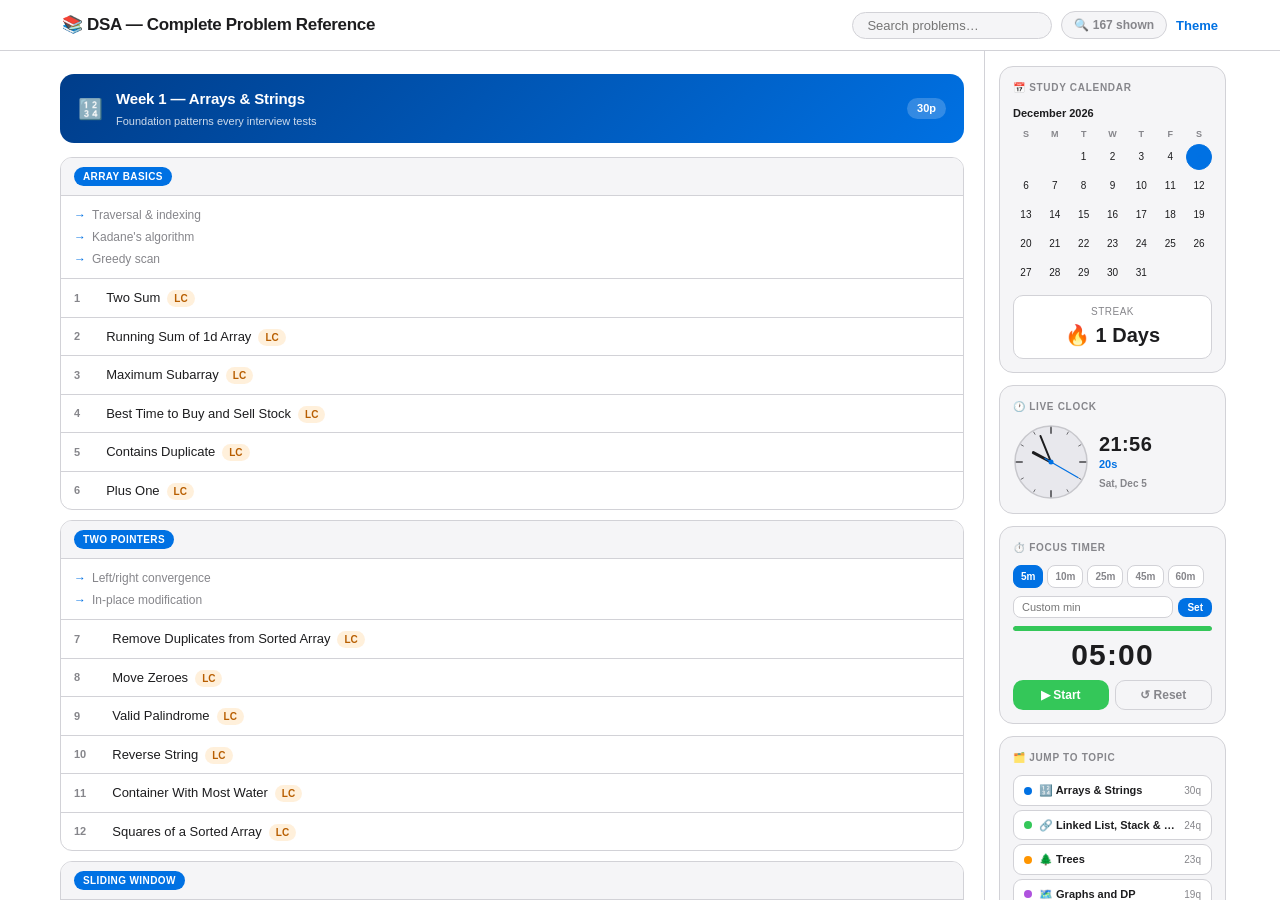
==== commit c08135fa: "Fix formatting of problem titles in index.html" ====
--- a/index.html
+++ b/index.html
@@ -335,7 +335,7 @@
       {t:"Print numbers 1 to N",u:null},{t:"Print numbers N to 1",u:null},
       {t:"Print Hello N times",u:null},{t:"Find sum of first N numbers",u:null}]},
     {name:"Day 2 — Linear Recursion",tag:"Learn",learn:["Tail vs non-tail recursion"],probs:[
-      {t:"Factorial of N",u:null},{t:"Power of a number x to n",u:null},
+      {t:"Factorial of N",u:null},{t:"Power of a number (x to n)",u:null},
       {t:"Count digits in a number",u:null},{t:"Reverse a number",u:null}]},
     {name:"Day 3 — Recursion on Arrays",tag:"Learn",learn:["Index-based recursion"],probs:[
       {t:"Check if array is sorted",u:"https://leetcode.com/problems/check-if-array-is-sorted-and-rotated/"},
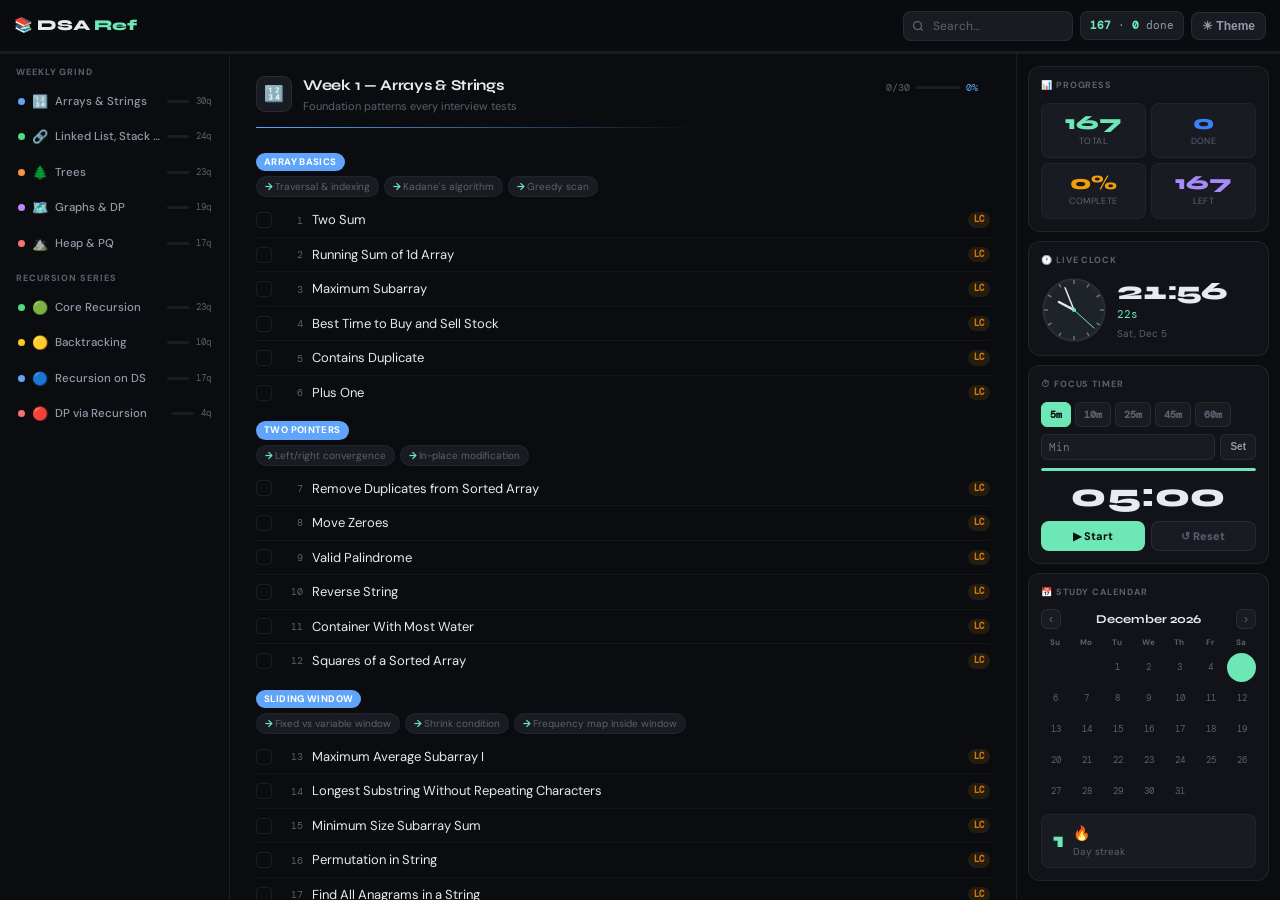
==== commit 5133ff98: "Update" ====
--- a/index.html
+++ b/index.html
@@ -2,634 +2,788 @@
 <html lang="en">
 <head>
 <meta charset="UTF-8"/>
-<meta name="viewport" content="width=device-width, initial-scale=1.0"/>
+<meta name="viewport" content="width=device-width, initial-scale=1.0, maximum-scale=1.0"/>
 <title>DSA — Complete Problem Reference</title>
+<link href="https://fonts.googleapis.com/css2?family=DM+Mono:wght@300;400;500&family=Syne:wght@400;600;700;800&family=DM+Sans:ital,wght@0,300;0,400;0,500;1,300&display=swap" rel="stylesheet"/>
 <style>
-:root{--bg:#fff;--sbg:#f5f5f7;--text:#1d1d1f;--ts:#86868b;--ac:#0071e3;--bd:#d2d2d7;--c1:#0071e3;--c2:#34c759;--c3:#ff9500;--c4:#af52de;--c5:#ff3b30;--c6:#30b0c7;}
-body.dark{--bg:#000;--sbg:#1c1c1e;--text:#f5f5f7;--ts:#8e8e93;--ac:#0a84ff;--bd:#38383a;--c1:#0a84ff;--c2:#30d158;--c3:#ff9f0a;--c4:#bf5af2;--c5:#ff453a;--c6:#5ac8fa;}
-*{margin:0;padding:0;box-sizing:border-box;}
+:root{
+  --bg:#0b0c0f;--bg2:#111318;--bg3:#181c22;--bg4:#1e2229;
+  --bd:rgba(255,255,255,.07);--bd2:rgba(255,255,255,.04);
+  --tx:#e8eaf0;--tx2:#9299a8;--tx3:#5a6270;
+  --ac:#6ee7b7;--ac2:#3b82f6;--ac3:#f59e0b;--ac4:#a78bfa;--ac5:#f87171;
+  --w1:#60a5fa;--w2:#4ade80;--w3:#fb923c;--w4:#c084fc;--w5:#f87171;
+  --r1:#4ade80;--r2:#facc15;--r3:#60a5fa;--r4:#f87171;
+  --hh:52px;--bnh:56px;
+}
+body.light{
+  --bg:#f5f5f7;--bg2:#ececee;--bg3:#e4e4e8;--bg4:#dadadf;
+  --bd:rgba(0,0,0,.08);--bd2:rgba(0,0,0,.04);
+  --tx:#1a1a2e;--tx2:#5a5a72;--tx3:#9898a8;
+  --ac:#059669;--ac2:#2563eb;--ac3:#d97706;--ac4:#7c3aed;--ac5:#dc2626;
+  --w1:#2563eb;--w2:#16a34a;--w3:#ea580c;--w4:#7c3aed;--w5:#dc2626;
+  --r1:#16a34a;--r2:#ca8a04;--r3:#2563eb;--r4:#dc2626;
+}
+*,*::before,*::after{margin:0;padding:0;box-sizing:border-box;}
 html,body{height:100%;}
-body{font-family:-apple-system,BlinkMacSystemFont,'SF Pro Display','Segoe UI',sans-serif;background:var(--bg);color:var(--text);-webkit-font-smoothing:antialiased;line-height:1.5;}
-/* HEADER */
-header{position:fixed;top:0;left:0;right:0;z-index:200;background:var(--bg);border-bottom:1px solid var(--bd);backdrop-filter:saturate(180%) blur(20px);}
-.hdr{max-width:1200px;margin:0 auto;padding:11px 22px;display:flex;justify-content:space-between;align-items:center;gap:12px;flex-wrap:wrap;}
-.hdr h1{font-size:17px;font-weight:700;letter-spacing:-.02em;white-space:nowrap;}
-.hr{display:flex;gap:9px;align-items:center;flex-wrap:wrap;}
-input[type=search]{background:var(--sbg);border:1px solid var(--bd);border-radius:20px;padding:5px 14px;font-size:13px;color:var(--text);width:200px;outline:none;}
-input[type=search]:focus{border-color:var(--ac);}
-.chip{background:var(--sbg);border:1px solid var(--bd);border-radius:20px;padding:4px 12px;font-size:12px;font-weight:600;color:var(--ts);}
-.tbtn{background:none;border:none;color:var(--ac);font-size:13px;cursor:pointer;font-weight:600;}
-/* TWO-PANEL LAYOUT — fixed sidebar, scrolling main */
-.shell{display:flex;height:100vh;padding-top:50px;max-width:1200px;margin:0 auto;}
-.main{flex:1;overflow-y:auto;padding:24px 20px 60px 20px;min-width:0;}
-.sidebar{width:256px;flex-shrink:0;overflow-y:auto;overflow-x:hidden;padding:16px 14px 40px 14px;border-left:1px solid var(--bd);height:100%;}
-/* MAIN content */
-.tblock{margin-bottom:44px;}
-.thdr{display:flex;align-items:center;gap:13px;padding:14px 18px;border-radius:14px;margin-bottom:14px;}
-.thdr h2{font-size:15px;font-weight:800;color:#fff;letter-spacing:-.01em;}
-.thdr .tsub{font-size:11px;color:rgba(255,255,255,.8);margin-top:2px;}
-.ticon{font-size:20px;}
-.ttot{margin-left:auto;background:rgba(255,255,255,.2);border-radius:20px;padding:2px 10px;font-size:11px;color:#fff;font-weight:700;white-space:nowrap;}
-.catcard{margin-bottom:10px;border-radius:12px;border:1px solid var(--bd);overflow:hidden;}
-.catbar{display:flex;align-items:center;gap:8px;flex-wrap:wrap;padding:9px 13px;background:var(--sbg);border-bottom:1px solid var(--bd);}
-.catbadge{font-size:10px;font-weight:800;padding:2px 9px;border-radius:20px;text-transform:uppercase;letter-spacing:.04em;color:#fff;flex-shrink:0;}
-.tagpill{font-size:10px;color:var(--ts);background:var(--bg);border:1px solid var(--bd);border-radius:20px;padding:2px 8px;font-weight:600;}
-.learnsec{padding:8px 13px;background:var(--bg);border-bottom:1px solid var(--bd);}
-.learnsec ul{list-style:none;}
-.learnsec li{font-size:12px;color:var(--ts);padding:2px 0;display:flex;gap:6px;align-items:flex-start;border:none;}
-.learnsec li::before{content:'→';color:var(--ac);font-weight:700;flex-shrink:0;}
-.ptable{width:100%;border-collapse:collapse;}
-.ptable tr{border-bottom:1px solid var(--bd);transition:background .12s;}
-.ptable tr:last-child{border-bottom:none;}
-.ptable tr:hover{background:var(--sbg);}
-.ptable tr.hidden{display:none;}
-.ptable td{padding:9px 13px;vertical-align:middle;}
-.nc{color:var(--ts);font-size:11px;font-weight:700;width:28px;}
-.tc{font-size:13px;font-weight:500;}
-.tc a{color:var(--text);text-decoration:none;transition:color .12s;}
-.tc a:hover{color:var(--ac);}
-.lb{font-size:10px;padding:1px 7px;border-radius:20px;margin-left:7px;font-weight:600;vertical-align:middle;display:inline-block;}
-.lby{background:rgba(255,149,0,.14);color:#b85e00;}
-.lbn{background:rgba(0,113,227,.11);color:#004fa8;}
-body.dark .lby{color:#ff9f0a;}
-body.dark .lbn{color:#4db0ff;}
-.noday{padding:9px 13px;font-size:12px;color:var(--ts);font-style:italic;}
-#nores{display:none;padding:60px 0;color:var(--ts);font-size:15px;text-align:center;}
-/* SIDEBAR widgets */
-.sw{background:var(--sbg);border-radius:14px;padding:13px;border:1px solid var(--bd);margin-bottom:12px;}
-.sw-title{font-size:10px;font-weight:700;text-transform:uppercase;letter-spacing:.07em;color:var(--ts);margin-bottom:10px;}
-/* Calendar */
-.calgrid{display:grid;grid-template-columns:repeat(7,1fr);gap:3px;}
-.calwd{font-size:9px;font-weight:700;color:var(--ts);text-align:center;padding-bottom:3px;}
-.calday{aspect-ratio:1;display:flex;align-items:center;justify-content:center;border-radius:50%;font-size:10px;color:var(--text);font-weight:500;}
-.calday.today{background:var(--ac);color:#fff;font-weight:700;}
-.calday.done{border:1.5px solid var(--ac);color:var(--ac);font-weight:700;}
-.streak-row{background:var(--bg);padding:8px;border-radius:10px;text-align:center;margin-top:10px;border:1px solid var(--bd);}
-/* Clock */
-.clock-wrap{display:flex;align-items:center;gap:10px;}
-.dig-block{flex:1;}
-.dtime{font-size:20px;font-weight:800;letter-spacing:.02em;font-variant-numeric:tabular-nums;line-height:1;}
-.dsec{font-size:11px;color:var(--ac);font-weight:700;margin-top:2px;}
-.ddate{font-size:10px;color:var(--ts);font-weight:600;margin-top:3px;}
-/* Timer */
-.tpre-row{display:flex;gap:4px;flex-wrap:wrap;margin-bottom:8px;}
-.tpre{background:var(--bg);border:1px solid var(--bd);border-radius:8px;padding:3px 7px;font-size:10px;font-weight:700;cursor:pointer;color:var(--ts);transition:all .15s;}
-.tpre:hover,.tpre.on{background:var(--ac);color:#fff;border-color:var(--ac);}
-.custom-row{display:flex;gap:5px;margin-bottom:8px;align-items:center;}
-.custom-row input{flex:1;background:var(--bg);border:1px solid var(--bd);border-radius:8px;padding:4px 8px;font-size:11px;color:var(--text);outline:none;min-width:0;}
-.custom-row input:focus{border-color:var(--ac);}
-.custom-row button{background:var(--ac);color:#fff;border:none;border-radius:8px;padding:4px 9px;font-size:10px;font-weight:700;cursor:pointer;}
-.tprog{width:100%;height:5px;background:var(--bd);border-radius:5px;overflow:hidden;margin-bottom:9px;}
-.tbar{height:100%;width:100%;border-radius:5px;transition:width .9s linear,background .3s;}
-.tdisp{font-size:30px;font-weight:900;letter-spacing:.04em;font-variant-numeric:tabular-nums;text-align:center;color:var(--text);line-height:1;margin-bottom:10px;}
-.tdisp.run{color:var(--c2);}
-.tdisp.pau{color:var(--c3);}
-.tdisp.fin{color:var(--c5);animation:blink .6s ease-in-out infinite alternate;}
-@keyframes blink{from{opacity:1}to{opacity:.3}}
-.tbtn-row{display:flex;gap:6px;}
-.tb{flex:1;padding:7px 0;border:none;border-radius:10px;font-size:12px;font-weight:700;cursor:pointer;transition:opacity .15s;}
-.tb:hover{opacity:.8;}
-.tb.go{background:var(--c2);color:#fff;}
-.tb.pau{background:var(--c3);color:#fff;}
-.tb.rst{background:var(--sbg);color:var(--ts);border:1px solid var(--bd);}
-/* Topic nav pills */
-.tpill{display:flex;align-items:center;gap:7px;padding:6px 10px;border-radius:9px;background:var(--bg);border:1px solid var(--bd);text-decoration:none;transition:background .12s;margin-bottom:4px;}
-.tpill:hover{background:var(--sbg);}
-.tdot{width:8px;height:8px;border-radius:50%;flex-shrink:0;}
-.tlabel{font-size:11px;font-weight:600;color:var(--text);flex:1;white-space:nowrap;overflow:hidden;text-overflow:ellipsis;}
-.tcount{font-size:10px;color:var(--ts);}
-@media(max-width:820px){
-  .shell{flex-direction:column;height:auto;padding-top:50px;}
-  .main{overflow-y:visible;padding:16px 14px 30px;}
-  .sidebar{width:100%;border-left:none;border-top:1px solid var(--bd);overflow-y:visible;height:auto;padding:16px 14px 30px;}
+body{font-family:'DM Sans',system-ui,sans-serif;background:var(--bg);color:var(--tx);-webkit-font-smoothing:antialiased;line-height:1.5;overflow:hidden;}
+::-webkit-scrollbar{width:3px;height:3px;}
+::-webkit-scrollbar-track{background:transparent;}
+::-webkit-scrollbar-thumb{background:var(--bd);border-radius:3px;}
+*{scrollbar-width:thin;scrollbar-color:var(--bd) transparent;}
+
+/* ── HEADER ── */
+header{position:fixed;top:0;left:0;right:0;z-index:400;height:var(--hh);background:rgba(11,12,15,.92);backdrop-filter:blur(24px);border-bottom:1px solid var(--bd);display:flex;align-items:center;}
+body.light header{background:rgba(245,245,247,.92);}
+.hdr{width:100%;padding:0 14px;display:flex;align-items:center;gap:8px;}
+.logo{font-family:'Syne',sans-serif;font-size:15px;font-weight:800;letter-spacing:-.02em;white-space:nowrap;}
+.logo span{color:var(--ac);}
+.hdr-r{display:flex;align-items:center;gap:7px;margin-left:auto;}
+.sw-box{position:relative;}
+.sw-box svg{position:absolute;left:9px;top:50%;transform:translateY(-50%);opacity:.35;pointer-events:none;}
+#si{background:var(--bg3);border:1px solid var(--bd);border-radius:8px;padding:6px 10px 6px 29px;font-size:12px;font-family:'DM Sans',sans-serif;color:var(--tx);width:170px;outline:none;transition:border-color .2s,width .2s;}
+#si:focus{border-color:var(--ac);width:210px;}
+#si::placeholder{color:var(--tx3);}
+.chip{background:var(--bg3);border:1px solid var(--bd);border-radius:8px;padding:5px 9px;font-size:11px;font-family:'DM Mono',monospace;color:var(--tx2);white-space:nowrap;}
+.chip b{color:var(--ac);}
+.ibtn{background:var(--bg3);border:1px solid var(--bd);border-radius:8px;padding:6px 10px;font-size:12px;font-weight:600;color:var(--tx2);cursor:pointer;transition:all .15s;white-space:nowrap;}
+.ibtn:hover{border-color:var(--ac);color:var(--ac);}
+.menu-btn{display:none;}
+
+/* global progress */
+.gbar{position:fixed;top:var(--hh);left:0;right:0;z-index:399;height:2px;background:var(--bg3);}
+.gbar-fill{height:100%;background:linear-gradient(90deg,var(--ac),var(--ac2));transition:width .4s;width:0%;}
+
+/* ── SHELL ── */
+.shell{display:grid;grid-template-columns:230px 1fr 264px;height:100vh;padding-top:calc(var(--hh) + 2px);}
+
+/* ── LEFT ── */
+.lp{border-right:1px solid var(--bd);overflow-y:auto;padding:12px 10px;}
+.nsec{font-size:9px;font-weight:700;letter-spacing:.1em;text-transform:uppercase;color:var(--tx3);padding:0 6px;margin-bottom:5px;margin-top:12px;}
+.nsec:first-child{margin-top:0;}
+.npill{display:flex;align-items:center;gap:7px;padding:7px 8px;border-radius:8px;cursor:pointer;transition:background .12s;margin-bottom:2px;}
+.npill:hover{background:var(--bg3);}
+.npill.active{background:var(--bg4);}
+.ndot{width:7px;height:7px;border-radius:50%;flex-shrink:0;}
+.nicon{font-size:13px;flex-shrink:0;}
+.nlbl{font-size:11.5px;font-weight:500;color:var(--tx2);flex:1;white-space:nowrap;overflow:hidden;text-overflow:ellipsis;transition:color .12s;}
+.npill:hover .nlbl,.npill.active .nlbl{color:var(--tx);}
+.nprog{width:22px;height:3px;background:var(--bd);border-radius:3px;overflow:hidden;flex-shrink:0;}
+.nprogb{height:100%;border-radius:3px;transition:width .3s;width:0%;}
+.nct{font-size:9px;font-family:'DM Mono',monospace;color:var(--tx3);}
+
+/* ── MAIN ── */
+.mp{overflow-y:auto;padding:22px 26px 60px;}
+#nores{display:none;text-align:center;padding:80px 0;font-size:14px;color:var(--tx3);}
+
+/* topic block */
+.tblock{margin-bottom:50px;}
+.tbhdr{display:flex;align-items:flex-start;gap:11px;padding-bottom:14px;margin-bottom:16px;position:relative;}
+.tbhdr::after{content:'';position:absolute;bottom:0;left:0;right:0;height:1px;background:linear-gradient(90deg,var(--accent-c) 0%,transparent 60%);}
+.tbicon{width:36px;height:36px;border-radius:9px;flex-shrink:0;display:flex;align-items:center;justify-content:center;font-size:16px;background:var(--bg3);border:1px solid var(--bd);}
+.tbmeta{flex:1;min-width:0;}
+.tbtitle{font-family:'Syne',sans-serif;font-size:15px;font-weight:700;letter-spacing:-.02em;color:var(--tx);line-height:1.3;}
+.tbsub{font-size:11px;color:var(--tx3);margin-top:2px;}
+.tbstats{display:flex;align-items:center;gap:6px;flex-shrink:0;margin-top:4px;}
+.tbtot{font-family:'DM Mono',monospace;font-size:10px;color:var(--tx3);}
+.tbprog{width:44px;height:3px;background:var(--bd);border-radius:3px;overflow:hidden;}
+.tbprogb{height:100%;border-radius:3px;transition:width .4s;}
+.tbpct{font-family:'DM Mono',monospace;font-size:10px;min-width:24px;}
+
+/* cat */
+.catblock{margin-bottom:3px;}
+.cathdr{display:flex;align-items:center;gap:7px;padding:9px 0 5px;flex-wrap:wrap;}
+.catbadge{font-size:9.5px;font-weight:700;letter-spacing:.04em;text-transform:uppercase;padding:2px 8px;border-radius:20px;color:#fff;flex-shrink:0;}
+.cattag{font-size:9px;font-weight:600;letter-spacing:.05em;padding:2px 7px;border-radius:20px;border:1px solid var(--bd);color:var(--tx3);}
+.catlearn{display:flex;gap:5px;flex-wrap:wrap;padding:0 0 6px;}
+.lpill{font-size:10px;color:var(--tx3);background:var(--bg3);border:1px solid var(--bd2);border-radius:20px;padding:2px 8px;}
+.lpill::before{content:'→ ';color:var(--ac);font-weight:700;}
+
+/* prob row */
+.prow{display:flex;align-items:center;gap:9px;padding:7px 0;border-bottom:1px solid var(--bd2);transition:background .12s;}
+.prow:last-child{border-bottom:none;}
+.prow:hover{background:rgba(255,255,255,.016);}
+body.light .prow:hover{background:rgba(0,0,0,.022);}
+.prow.done .ptitle{opacity:.37;text-decoration:line-through;text-decoration-color:var(--tx3);}
+.prow.done .ptitle a{color:var(--tx3);}
+.prow.hidden{display:none;}
+.pcheck{width:16px;height:16px;border-radius:4px;border:1.5px solid var(--bd);background:transparent;cursor:pointer;flex-shrink:0;-webkit-appearance:none;appearance:none;position:relative;transition:all .15s;}
+.pcheck:hover{border-color:var(--ac);}
+.pcheck:checked{background:var(--ac);border-color:var(--ac);}
+.pcheck:checked::after{content:'';position:absolute;width:4px;height:7px;border-right:1.5px solid var(--bg);border-bottom:1.5px solid var(--bg);transform:rotate(45deg) translateY(-1px);left:4px;top:1px;}
+.pnum{font-family:'DM Mono',monospace;font-size:10px;color:var(--tx3);min-width:22px;text-align:right;flex-shrink:0;}
+.ptitle{flex:1;font-size:13px;color:var(--tx);}
+.ptitle a{color:var(--tx);text-decoration:none;transition:color .12s;}
+.ptitle a:hover{color:var(--ac);}
+.pbadge{font-size:9px;font-weight:700;padding:1px 6px;border-radius:20px;flex-shrink:0;font-family:'DM Mono',monospace;}
+.blc{background:rgba(251,191,36,.1);color:#d97706;}
+.bcustom{background:rgba(96,165,250,.1);color:#60a5fa;}
+.bgfg{background:rgba(74,222,128,.1);color:#22c55e;}
+.noday{padding:7px 0;font-size:11px;font-style:italic;color:var(--tx3);}
+
+/* ── RIGHT ── */
+.rp{border-left:1px solid var(--bd);overflow-y:auto;padding:12px 11px;}
+.sw{background:var(--bg2);border:1px solid var(--bd);border-radius:12px;padding:12px;margin-bottom:9px;}
+.swt{font-size:9px;font-weight:700;letter-spacing:.1em;text-transform:uppercase;color:var(--tx3);margin-bottom:10px;}
+/* stats */
+.sgrid{display:grid;grid-template-columns:1fr 1fr;gap:5px;}
+.scard{background:var(--bg3);border:1px solid var(--bd2);border-radius:8px;padding:9px;text-align:center;}
+.snum{font-family:'Syne',sans-serif;font-size:20px;font-weight:800;line-height:1;}
+.slbl{font-size:9px;color:var(--tx3);margin-top:2px;text-transform:uppercase;letter-spacing:.05em;}
+/* clock */
+.clklayout{display:flex;gap:10px;align-items:center;}
+.clkdig{flex:1;}
+.clktime{font-family:'Syne',sans-serif;font-size:25px;font-weight:800;letter-spacing:-.03em;line-height:1;color:var(--tx);font-variant-numeric:tabular-nums;}
+.clksec{font-family:'DM Mono',monospace;font-size:11px;color:var(--ac);margin-top:2px;}
+.clkdate{font-size:10px;color:var(--tx3);margin-top:3px;}
+/* timer */
+.tpre-row{display:flex;gap:4px;flex-wrap:wrap;margin-bottom:7px;}
+.tpre{background:var(--bg3);border:1px solid var(--bd);border-radius:6px;padding:4px 8px;font-size:10px;font-weight:700;font-family:'DM Mono',monospace;color:var(--tx3);cursor:pointer;transition:all .15s;}
+.tpre:hover{border-color:var(--ac);color:var(--ac);}
+.tpre.on{background:var(--ac);border-color:var(--ac);color:var(--bg);}
+.cstm{display:flex;gap:5px;margin-bottom:8px;}
+.cstm input{flex:1;background:var(--bg3);border:1px solid var(--bd);border-radius:6px;padding:5px 7px;font-size:11px;font-family:'DM Mono',monospace;color:var(--tx);outline:none;min-width:0;}
+.cstm input:focus{border-color:var(--ac);}
+.cstm button{background:var(--bg3);border:1px solid var(--bd);border-radius:6px;padding:5px 9px;font-size:10px;font-weight:700;color:var(--tx2);cursor:pointer;transition:all .15s;}
+.cstm button:hover{border-color:var(--ac);color:var(--ac);}
+.tprog{height:3px;background:var(--bd);border-radius:3px;overflow:hidden;margin-bottom:8px;}
+.tbar{height:100%;border-radius:3px;transition:width .9s linear,background .3s;}
+.tdisp{font-family:'Syne',sans-serif;font-size:33px;font-weight:800;text-align:center;letter-spacing:.02em;font-variant-numeric:tabular-nums;margin-bottom:9px;color:var(--tx);line-height:1;transition:color .3s;}
+.tdisp.run{color:var(--ac);}
+.tdisp.pau{color:var(--ac3);}
+.tdisp.fin{color:var(--ac5);animation:pulse .6s infinite alternate;}
+@keyframes pulse{from{opacity:1}to{opacity:.3}}
+.tbtns{display:flex;gap:6px;}
+.tb{flex:1;padding:7px 0;border:none;border-radius:8px;font-size:11px;font-weight:700;font-family:'DM Sans',sans-serif;cursor:pointer;transition:opacity .15s;}
+.tb:hover{opacity:.85;}
+.tb.go{background:var(--ac);color:var(--bg);}
+.tb.pau{background:var(--ac3);color:var(--bg);}
+.tb.rst{background:var(--bg3);color:var(--tx3);border:1px solid var(--bd);}
+/* calendar */
+.calnav{display:flex;align-items:center;justify-content:space-between;margin-bottom:7px;}
+.calnlbl{font-family:'Syne',sans-serif;font-size:12px;font-weight:700;}
+.calnbtn{background:var(--bg3);border:1px solid var(--bd);border-radius:6px;padding:2px 7px;color:var(--tx3);cursor:pointer;font-size:12px;transition:all .15s;}
+.calnbtn:hover{border-color:var(--ac);color:var(--ac);}
+.calgrid{display:grid;grid-template-columns:repeat(7,1fr);gap:2px;}
+.calwd{font-size:8px;font-weight:700;color:var(--tx3);text-align:center;padding-bottom:3px;letter-spacing:.04em;}
+.calday{aspect-ratio:1;display:flex;align-items:center;justify-content:center;border-radius:6px;font-size:9px;font-family:'DM Mono',monospace;color:var(--tx3);cursor:pointer;transition:all .12s;}
+.calday:hover{background:var(--bg3);color:var(--tx);}
+.calday.today{background:var(--ac);color:var(--bg);font-weight:700;border-radius:50%;}
+.calday.done{color:var(--ac);border:1px solid rgba(110,231,183,.3);border-radius:50%;}
+.calday.done.today{border:none;}
+.strk{display:flex;align-items:center;gap:9px;background:var(--bg3);border-radius:8px;padding:8px 11px;margin-top:8px;border:1px solid var(--bd2);}
+.strkn{font-family:'Syne',sans-serif;font-size:21px;font-weight:800;color:var(--ac);}
+.strklbl{font-size:10px;color:var(--tx3);}
+
+/* ── MOBILE DRAWER OVERLAY ── */
+.overlay{display:none;position:fixed;inset:0;z-index:500;background:rgba(0,0,0,.55);backdrop-filter:blur(4px);opacity:0;transition:opacity .25s;}
+.overlay.open{opacity:1;}
+.drawer{position:fixed;top:0;bottom:0;z-index:501;width:min(290px,88vw);overflow-y:auto;background:var(--bg2);border-right:1px solid var(--bd);padding:var(--hh) 0 calc(var(--bnh)+8px);transform:translateX(-100%);transition:transform .28s cubic-bezier(.4,0,.2,1);}
+.drawer.right{left:auto;right:0;border-right:none;border-left:1px solid var(--bd);transform:translateX(100%);}
+.drawer.open{transform:translateX(0);}
+.drawer-in{padding:13px 11px;}
+
+/* ── BOTTOM NAV ── */
+.bnav{display:none;position:fixed;bottom:0;left:0;right:0;z-index:450;height:var(--bnh);background:rgba(11,12,15,.96);backdrop-filter:blur(20px);border-top:1px solid var(--bd);align-items:center;}
+body.light .bnav{background:rgba(245,245,247,.96);}
+.bni{flex:1;display:flex;flex-direction:column;align-items:center;justify-content:center;gap:3px;padding:5px 4px;cursor:pointer;color:var(--tx3);border:none;background:none;transition:color .15s;}
+.bni.active{color:var(--ac);}
+.bni-ico{font-size:19px;line-height:1;}
+.bni-lbl{font-size:9px;font-weight:600;letter-spacing:.04em;}
+
+/* ── RESPONSIVE ── */
+@media(max-width:1100px){.shell{grid-template-columns:200px 1fr 240px;}}
+@media(max-width:860px){
+  body{overflow:hidden;}
+  .shell{grid-template-columns:1fr;padding-bottom:var(--bnh);}
+  .lp,.rp{display:none;}
+  .mp{padding:14px 14px 20px;}
+  .bnav{display:flex;}
+  .menu-btn{display:flex;}
+  #si{width:130px;}
+  #si:focus{width:165px;}
+  .chip{display:none;}
+}
+@media(max-width:480px){
+  .logo{font-size:13px;}
+  #si{width:100px;}
+  #si:focus{width:140px;}
+  .mp{padding:12px 11px 16px;}
+  .tbtitle{font-size:14px;}
+  .ptitle{font-size:12px;}
+  .tbicon{width:32px;height:32px;font-size:15px;}
+  .tbstats{flex-direction:column;align-items:flex-end;gap:2px;}
 }
 </style>
 </head>
 <body>
 <header>
   <div class="hdr">
-    <h1>📚 DSA — Complete Problem Reference</h1>
-    <div class="hr">
-      <input type="search" id="si" placeholder="Search problems…" oninput="doFilter(this.value)"/>
-      <div class="chip">🔍 <span id="vc">0</span> shown</div>
-      <button class="tbtn" onclick="toggleDark()">Theme</button>
+    <div class="logo">📚 DSA <span>Ref</span></div>
+    <div class="hdr-r">
+      <div class="sw-box">
+        <svg width="12" height="12" viewBox="0 0 24 24" fill="none" stroke="currentColor" stroke-width="2.5"><circle cx="11" cy="11" r="8"/><path d="M21 21l-4.35-4.35"/></svg>
+        <input type="search" id="si" placeholder="Search…" oninput="doFilter(this.value)" autocomplete="off"/>
+      </div>
+      <div class="chip"><b id="vc">0</b> · <b id="dc">0</b> done</div>
+      <button class="ibtn" onclick="toggleTheme()">☀ Theme</button>
+      <button class="ibtn menu-btn" onclick="openDrawer('right')">⚙</button>
     </div>
   </div>
 </header>
+<div class="gbar"><div class="gbar-fill" id="gpb"></div></div>
 
 <div class="shell">
-  <!-- LEFT: scrollable problem list -->
-  <main class="main">
+  <aside class="lp" id="LP"></aside>
+  <main class="mp" id="MP">
     <div id="nores">No problems match your search.</div>
     <div id="content"></div>
   </main>
-
-  <!-- RIGHT: scrollable sidebar -->
-  <aside class="sidebar">
-
-    <!-- 1. Calendar -->
-    <div class="sw">
-      <div class="sw-title">📅 Study Calendar</div>
-      <div class="sw-title" id="cm" style="font-size:11px;font-weight:700;color:var(--text);text-transform:none;letter-spacing:0;margin-bottom:6px;"></div>
-      <div class="calgrid">
-        <div class="calwd">S</div><div class="calwd">M</div><div class="calwd">T</div>
-        <div class="calwd">W</div><div class="calwd">T</div><div class="calwd">F</div>
-        <div class="calwd">S</div>
+  <aside class="rp" id="RP"></aside>
+</div>
+
+<div class="overlay" id="OV" onclick="closeDrawers()"></div>
+<div class="drawer" id="DL"><div class="drawer-in" id="DLI"></div></div>
+<div class="drawer right" id="DR"><div class="drawer-in" id="DRI"></div></div>
+
+<nav class="bnav" id="BN">
+  <button class="bni active" id="bn-t" onclick="openDrawer('left')"><span class="bni-ico">🗂️</span><span class="bni-lbl">Topics</span></button>
+  <button class="bni" id="bn-p" onclick="closeDrawers()"><span class="bni-ico">📋</span><span class="bni-lbl">Problems</span></button>
+  <button class="bni" id="bn-w" onclick="openDrawer('right')"><span class="bni-ico">⏱</span><span class="bni-lbl">Tools</span></button>
+</nav>
+
+<script>
+/* ═══ DATA ═══ */
+const T=[
+  {id:"w1",ico:"🔢",col:"var(--w1)",title:"Arrays & Strings",full:"Week 1 — Arrays & Strings",sub:"Foundation patterns every interview tests",cats:[
+    {n:"Array Basics",tag:null,learn:["Traversal & indexing","Kadane's algorithm","Greedy scan"],probs:[
+      {t:"Two Sum",u:"https://leetcode.com/problems/two-sum/",s:"lc"},
+      {t:"Running Sum of 1d Array",u:"https://leetcode.com/problems/running-sum-of-1d-array/",s:"lc"},
+      {t:"Maximum Subarray",u:"https://leetcode.com/problems/maximum-subarray/",s:"lc"},
+      {t:"Best Time to Buy and Sell Stock",u:"https://leetcode.com/problems/best-time-to-buy-and-sell-stock/",s:"lc"},
+      {t:"Contains Duplicate",u:"https://leetcode.com/problems/contains-duplicate/",s:"lc"},
+      {t:"Plus One",u:"https://leetcode.com/problems/plus-one/",s:"lc"}]},
+    {n:"Two Pointers",tag:null,learn:["Left/right convergence","In-place modification"],probs:[
+      {t:"Remove Duplicates from Sorted Array",u:"https://leetcode.com/problems/remove-duplicates-from-sorted-array/",s:"lc"},
+      {t:"Move Zeroes",u:"https://leetcode.com/problems/move-zeroes/",s:"lc"},
+      {t:"Valid Palindrome",u:"https://leetcode.com/problems/valid-palindrome/",s:"lc"},
+      {t:"Reverse String",u:"https://leetcode.com/problems/reverse-string/",s:"lc"},
+      {t:"Container With Most Water",u:"https://leetcode.com/problems/container-with-most-water/",s:"lc"},
+      {t:"Squares of a Sorted Array",u:"https://leetcode.com/problems/squares-of-a-sorted-array/",s:"lc"}]},
+    {n:"Sliding Window",tag:null,learn:["Fixed vs variable window","Shrink condition","Frequency map inside window"],probs:[
+      {t:"Maximum Average Subarray I",u:"https://leetcode.com/problems/maximum-average-subarray-i/",s:"lc"},
+      {t:"Longest Substring Without Repeating Characters",u:"https://leetcode.com/problems/longest-substring-without-repeating-characters/",s:"lc"},
+      {t:"Minimum Size Subarray Sum",u:"https://leetcode.com/problems/minimum-size-subarray-sum/",s:"lc"},
+      {t:"Permutation in String",u:"https://leetcode.com/problems/permutation-in-string/",s:"lc"},
+      {t:"Find All Anagrams in a String",u:"https://leetcode.com/problems/find-all-anagrams-in-a-string/",s:"lc"},
+      {t:"Subarray Product Less Than K",u:"https://leetcode.com/problems/subarray-product-less-than-k/",s:"lc"}]},
+    {n:"String + Hashing",tag:null,learn:["Character frequency maps","Sorting as canonical form"],probs:[
+      {t:"Valid Anagram",u:"https://leetcode.com/problems/valid-anagram/",s:"lc"},
+      {t:"First Unique Character in a String",u:"https://leetcode.com/problems/first-unique-character-in-a-string/",s:"lc"},
+      {t:"Group Anagrams",u:"https://leetcode.com/problems/group-anagrams/",s:"lc"},
+      {t:"Ransom Note",u:"https://leetcode.com/problems/ransom-note/",s:"lc"},
+      {t:"Isomorphic Strings",u:"https://leetcode.com/problems/isomorphic-strings/",s:"lc"},
+      {t:"Longest Palindrome",u:"https://leetcode.com/problems/longest-palindrome/",s:"lc"}]},
+    {n:"Prefix Sum / Misc",tag:null,learn:["Prefix array build","Pivot index","Boyer-Moore voting"],probs:[
+      {t:"Range Sum Query Immutable",u:"https://leetcode.com/problems/range-sum-query-immutable/",s:"lc"},
+      {t:"Product of Array Except Self",u:"https://leetcode.com/problems/product-of-array-except-self/",s:"lc"},
+      {t:"Find Pivot Index",u:"https://leetcode.com/problems/find-pivot-index/",s:"lc"},
+      {t:"Majority Element",u:"https://leetcode.com/problems/majority-element/",s:"lc"},
+      {t:"Rotate Array",u:"https://leetcode.com/problems/rotate-array/",s:"lc"},
+      {t:"Intersection of Two Arrays",u:"https://leetcode.com/problems/intersection-of-two-arrays/",s:"lc"}]}]},
+  {id:"w2",ico:"🔗",col:"var(--w2)",title:"Linked List, Stack & Hash",full:"Week 2 — Linked List, Stack & Hashing",sub:"Pointer manipulation and monotonic structures",cats:[
+    {n:"Linked List Basics",tag:null,learn:["Dummy head trick","Runner technique"],probs:[
+      {t:"Reverse Linked List",u:"https://leetcode.com/problems/reverse-linked-list/",s:"lc"},
+      {t:"Middle of the Linked List",u:"https://leetcode.com/problems/middle-of-the-linked-list/",s:"lc"},
+      {t:"Linked List Cycle",u:"https://leetcode.com/problems/linked-list-cycle/",s:"lc"},
+      {t:"Remove Linked List Elements",u:"https://leetcode.com/problems/remove-linked-list-elements/",s:"lc"},
+      {t:"Palindrome Linked List",u:"https://leetcode.com/problems/palindrome-linked-list/",s:"lc"},
+      {t:"Intersection of Two Linked Lists",u:"https://leetcode.com/problems/intersection-of-two-linked-lists/",s:"lc"}]},
+    {n:"Fast & Slow Pointer",tag:null,learn:["Floyd's cycle detection","Kth from end"],probs:[
+      {t:"Remove Nth Node From End",u:"https://leetcode.com/problems/remove-nth-node-from-end-of-list/",s:"lc"},
+      {t:"Linked List Cycle II",u:"https://leetcode.com/problems/linked-list-cycle-ii/",s:"lc"},
+      {t:"Happy Number",u:"https://leetcode.com/problems/happy-number/",s:"lc"},
+      {t:"Find the Duplicate Number",u:"https://leetcode.com/problems/find-the-duplicate-number/",s:"lc"},
+      {t:"Reorder List",u:"https://leetcode.com/problems/reorder-list/",s:"lc"},
+      {t:"Odd Even Linked List",u:"https://leetcode.com/problems/odd-even-linked-list/",s:"lc"}]},
+    {n:"Stack",tag:null,learn:["Monotonic stack","LIFO for matching and tracking"],probs:[
+      {t:"Valid Parentheses",u:"https://leetcode.com/problems/valid-parentheses/",s:"lc"},
+      {t:"Min Stack",u:"https://leetcode.com/problems/min-stack/",s:"lc"},
+      {t:"Next Greater Element I",u:"https://leetcode.com/problems/next-greater-element-i/",s:"lc"},
+      {t:"Daily Temperatures",u:"https://leetcode.com/problems/daily-temperatures/",s:"lc"},
+      {t:"Evaluate Reverse Polish Notation",u:"https://leetcode.com/problems/evaluate-reverse-polish-notation/",s:"lc"},
+      {t:"Backspace String Compare",u:"https://leetcode.com/problems/backspace-string-compare/",s:"lc"}]},
+    {n:"Hashing Patterns",tag:null,learn:["HashMap for O(1) lookup","Prefix sum + hash"],probs:[
+      {t:"Top K Frequent Elements",u:"https://leetcode.com/problems/top-k-frequent-elements/",s:"lc"},
+      {t:"Two Sum II",u:"https://leetcode.com/problems/two-sum-ii-input-array-is-sorted/",s:"lc"},
+      {t:"Subarray Sum Equals K",u:"https://leetcode.com/problems/subarray-sum-equals-k/",s:"lc"},
+      {t:"Longest Consecutive Sequence",u:"https://leetcode.com/problems/longest-consecutive-sequence/",s:"lc"},
+      {t:"Contains Duplicate II",u:"https://leetcode.com/problems/contains-duplicate-ii/",s:"lc"},
+      {t:"Word Pattern",u:"https://leetcode.com/problems/word-pattern/",s:"lc"}]}]},
+  {id:"w3",ico:"🌲",col:"var(--w3)",title:"Trees",full:"Week 3 — Trees",sub:"DFS, BFS and recursive tree thinking",cats:[
+    {n:"DFS Traversals",tag:null,learn:["Pre In Post order","Recursive vs iterative"],probs:[
+      {t:"Binary Tree Inorder Traversal",u:"https://leetcode.com/problems/binary-tree-inorder-traversal/",s:"lc"},
+      {t:"Binary Tree Preorder Traversal",u:"https://leetcode.com/problems/binary-tree-preorder-traversal/",s:"lc"},
+      {t:"Binary Tree Postorder Traversal",u:"https://leetcode.com/problems/binary-tree-postorder-traversal/",s:"lc"},
+      {t:"Binary Tree Paths",u:"https://leetcode.com/problems/binary-tree-paths/",s:"lc"},
+      {t:"Same Tree",u:"https://leetcode.com/problems/same-tree/",s:"lc"},
+      {t:"Symmetric Tree",u:"https://leetcode.com/problems/symmetric-tree/",s:"lc"}]},
+    {n:"Height and Depth",tag:null,learn:["Post-order height","Balanced check via height"],probs:[
+      {t:"Maximum Depth of Binary Tree",u:"https://leetcode.com/problems/maximum-depth-of-binary-tree/",s:"lc"},
+      {t:"Minimum Depth of Binary Tree",u:"https://leetcode.com/problems/minimum-depth-of-binary-tree/",s:"lc"},
+      {t:"Balanced Binary Tree",u:"https://leetcode.com/problems/balanced-binary-tree/",s:"lc"},
+      {t:"Diameter of Binary Tree",u:"https://leetcode.com/problems/diameter-of-binary-tree/",s:"lc"},
+      {t:"Count Complete Tree Nodes",u:"https://leetcode.com/problems/count-complete-tree-nodes/",s:"lc"},
+      {t:"Invert Binary Tree",u:"https://leetcode.com/problems/invert-binary-tree/",s:"lc"}]},
+    {n:"Path Based",tag:null,learn:["Root-to-leaf path accumulation","LCA patterns"],probs:[
+      {t:"Path Sum",u:"https://leetcode.com/problems/path-sum/",s:"lc"},
+      {t:"Path Sum II",u:"https://leetcode.com/problems/path-sum-ii/",s:"lc"},
+      {t:"Sum Root to Leaf Numbers",u:"https://leetcode.com/problems/sum-root-to-leaf-numbers/",s:"lc"},
+      {t:"Binary Tree Tilt",u:"https://leetcode.com/problems/binary-tree-tilt/",s:"lc"},
+      {t:"LCA of BST",u:"https://leetcode.com/problems/lowest-common-ancestor-of-a-binary-search-tree/",s:"lc"},
+      {t:"LCA of Binary Tree",u:"https://leetcode.com/problems/lowest-common-ancestor-of-a-binary-tree/",s:"lc"}]},
+    {n:"BFS Level Order",tag:null,learn:["Queue-based level traversal","Level-by-level aggregation"],probs:[
+      {t:"Binary Tree Level Order Traversal",u:"https://leetcode.com/problems/binary-tree-level-order-traversal/",s:"lc"},
+      {t:"Average of Levels in Binary Tree",u:"https://leetcode.com/problems/average-of-levels-in-binary-tree/",s:"lc"},
+      {t:"Binary Tree Right Side View",u:"https://leetcode.com/problems/binary-tree-right-side-view/",s:"lc"},
+      {t:"Minimum Depth BFS",u:"https://leetcode.com/problems/minimum-depth-of-binary-tree/",s:"lc"},
+      {t:"Zigzag Level Order Traversal",u:"https://leetcode.com/problems/binary-tree-zigzag-level-order-traversal/",s:"lc"}]}]},
+  {id:"w4",ico:"🗺️",col:"var(--w4)",title:"Graphs & DP",full:"Week 4 — Graphs and DP",sub:"Graph traversal and dynamic programming foundations",cats:[
+    {n:"Graph BFS / DFS",tag:null,learn:["Visited set","Adjacency list vs matrix","Multi-source BFS"],probs:[
+      {t:"Number of Islands",u:"https://leetcode.com/problems/number-of-islands/",s:"lc"},
+      {t:"Flood Fill",u:"https://leetcode.com/problems/flood-fill/",s:"lc"},
+      {t:"Max Area of Island",u:"https://leetcode.com/problems/max-area-of-island/",s:"lc"},
+      {t:"Clone Graph",u:"https://leetcode.com/problems/clone-graph/",s:"lc"},
+      {t:"Surrounded Regions",u:"https://leetcode.com/problems/surrounded-regions/",s:"lc"}]},
+    {n:"Graph Advanced",tag:null,learn:["Topological sort Kahn's","Cycle detection"],probs:[
+      {t:"Course Schedule",u:"https://leetcode.com/problems/course-schedule/",s:"lc"},
+      {t:"Course Schedule II",u:"https://leetcode.com/problems/course-schedule-ii/",s:"lc"},
+      {t:"Find if Path Exists in Graph",u:"https://leetcode.com/problems/find-if-path-exists-in-graph/",s:"lc"},
+      {t:"Number of Provinces",u:"https://leetcode.com/problems/number-of-provinces/",s:"lc"}]},
+    {n:"DP 1D",tag:null,learn:["Bottom-up tabulation","State = current index","Recurrence relation"],probs:[
+      {t:"Climbing Stairs",u:"https://leetcode.com/problems/climbing-stairs/",s:"lc"},
+      {t:"House Robber",u:"https://leetcode.com/problems/house-robber/",s:"lc"},
+      {t:"House Robber II",u:"https://leetcode.com/problems/house-robber-ii/",s:"lc"},
+      {t:"Fibonacci Number",u:"https://leetcode.com/problems/fibonacci-number/",s:"lc"},
+      {t:"Min Cost Climbing Stairs",u:"https://leetcode.com/problems/min-cost-climbing-stairs/",s:"lc"}]},
+    {n:"DP 2D",tag:null,learn:["Grid DP","Subset sum as DP","LIS pattern"],probs:[
+      {t:"Coin Change",u:"https://leetcode.com/problems/coin-change/",s:"lc"},
+      {t:"Unique Paths",u:"https://leetcode.com/problems/unique-paths/",s:"lc"},
+      {t:"Unique Paths II",u:"https://leetcode.com/problems/unique-paths-ii/",s:"lc"},
+      {t:"Longest Increasing Subsequence",u:"https://leetcode.com/problems/longest-increasing-subsequence/",s:"lc"},
+      {t:"Partition Equal Subset Sum",u:"https://leetcode.com/problems/partition-equal-subset-sum/",s:"lc"}]}]},
+  {id:"w5",ico:"⛰️",col:"var(--w5)",title:"Heap & PQ",full:"Week 5 — Heap and Priority Queue",sub:"Top-K, median, scheduling and shortest path",cats:[
+    {n:"Heap Basics",tag:null,learn:["Min-heap vs max-heap","heapq / PriorityQueue usage"],probs:[
+      {t:"Kth Largest Element in an Array",u:"https://leetcode.com/problems/kth-largest-element-in-an-array/",s:"lc"},
+      {t:"Find Median from Data Stream",u:"https://leetcode.com/problems/find-median-from-data-stream/",s:"lc"},
+      {t:"Last Stone Weight",u:"https://leetcode.com/problems/last-stone-weight/",s:"lc"}]},
+    {n:"Top K Pattern",tag:null,learn:["Maintain heap of size K","Bucket sort alternative"],probs:[
+      {t:"Top K Frequent Elements",u:"https://leetcode.com/problems/top-k-frequent-elements/",s:"lc"},
+      {t:"K Closest Points to Origin",u:"https://leetcode.com/problems/k-closest-points-to-origin/",s:"lc"},
+      {t:"Top K Frequent Words",u:"https://leetcode.com/problems/top-k-frequent-words/",s:"lc"},
+      {t:"Find K Pairs with Smallest Sums",u:"https://leetcode.com/problems/find-k-pairs-with-smallest-sums/",s:"lc"}]},
+    {n:"Two Heaps / Median",tag:null,learn:["Balance max-heap lower half and min-heap upper half"],probs:[
+      {t:"Find Median from Data Stream",u:"https://leetcode.com/problems/find-median-from-data-stream/",s:"lc"},
+      {t:"Sliding Window Median",u:"https://leetcode.com/problems/sliding-window-median/",s:"lc"}]},
+    {n:"Merge K Sorted",tag:null,learn:["Push first element of each list into min-heap"],probs:[
+      {t:"Merge K Sorted Lists",u:"https://leetcode.com/problems/merge-k-sorted-lists/",s:"lc"},
+      {t:"Smallest Range Covering K Lists",u:"https://leetcode.com/problems/smallest-range-covering-elements-from-k-lists/",s:"lc"}]},
+    {n:"Scheduling Intervals",tag:null,learn:["Sort by start time","Heap tracks end times"],probs:[
+      {t:"Meeting Rooms II",u:"https://leetcode.com/problems/meeting-rooms-ii/",s:"lc"},
+      {t:"Task Scheduler",u:"https://leetcode.com/problems/task-scheduler/",s:"lc"},
+      {t:"Single-Threaded CPU",u:"https://leetcode.com/problems/single-threaded-cpu/",s:"lc"},
+      {t:"Minimum Number of Platforms",u:"https://www.geeksforgeeks.org/minimum-number-platforms-required-railwaybus-station/",s:"gfg"}]},
+    {n:"Dijkstra / Shortest Path",tag:null,learn:["Dijkstra algorithm","Relaxation via min-heap"],probs:[
+      {t:"Network Delay Time",u:"https://leetcode.com/problems/network-delay-time/",s:"lc"},
+      {t:"Path With Minimum Effort",u:"https://leetcode.com/problems/path-with-minimum-effort/",s:"lc"}]}]},
+  {id:"r1",ico:"🟢",col:"var(--r1)",title:"Core Recursion",full:"Recursion Phase 1 — Core Recursion",sub:"Days 1–7: Stop fearing recursion. Understand stack and flow.",cats:[
+    {n:"Day 1 — What is Recursion?",tag:"Learn",learn:["Function calling itself","Base case vs recursive case","Stack frames"],probs:[
+      {t:"Print numbers 1 to N",u:null,s:null},{t:"Print numbers N to 1",u:null,s:null},
+      {t:"Print Hello N times",u:null,s:null},{t:"Find sum of first N numbers",u:null,s:null}]},
+    {n:"Day 2 — Linear Recursion",tag:"Learn",learn:["Tail vs non-tail recursion"],probs:[
+      {t:"Factorial of N",u:null,s:null},{t:"Power of a number (xⁿ)",u:null,s:null},
+      {t:"Count digits in a number",u:null,s:null},{t:"Reverse a number",u:null,s:null}]},
+    {n:"Day 3 — Recursion on Arrays",tag:"Learn",learn:["Index-based recursion"],probs:[
+      {t:"Check if array is sorted",u:"https://leetcode.com/problems/check-if-array-is-sorted-and-rotated/",s:"lc"},
+      {t:"Find max element",u:null,s:null},{t:"Sum of array",u:null,s:null},
+      {t:"First occurrence of element",u:null,s:null},{t:"Last occurrence of element",u:null,s:null}]},
+    {n:"Day 4 — Recursion with Strings",tag:"Learn",learn:["Shrinking input"],probs:[
+      {t:"Reverse a string",u:"https://leetcode.com/problems/reverse-string/",s:"lc"},
+      {t:"Remove a character",u:null,s:null},{t:"Replace pi with 3.14",u:null,s:null},
+      {t:"Check palindrome",u:"https://leetcode.com/problems/valid-palindrome/",s:"lc"}]},
+    {n:"Day 5 — Binary Recursion",tag:"Learn",learn:["Two recursive calls","Recursion tree","Time complexity"],probs:[
+      {t:"Fibonacci",u:"https://leetcode.com/problems/fibonacci-number/",s:"lc"},
+      {t:"Count ways to climb stairs",u:"https://leetcode.com/problems/climbing-stairs/",s:"lc"},
+      {t:"Tiling problem",u:null,s:null}]},
+    {n:"Day 6 — Multiple Recursion Calls",tag:"Learn",learn:["Decision tree"],probs:[
+      {t:"Generate all subsets",u:"https://leetcode.com/problems/subsets/",s:"lc"},
+      {t:"Generate all subsequences",u:"https://leetcode.com/problems/subsets/",s:"lc"},
+      {t:"Count subsets",u:null,s:null}]},
+    {n:"Day 7 — Recursion Revision",tag:"Do",learn:["Dry-run all above problems","Draw recursion trees","Convert 2 problems to iterative"],probs:[]}]},
+  {id:"r2",ico:"🟡",col:"var(--r2)",title:"Backtracking",full:"Recursion Phase 2 — Backtracking",sub:"Days 8–12: Choose · Explore · Un-choose",cats:[
+    {n:"Day 8 — Intro to Backtracking",tag:"Learn",learn:["Undo step","Path building"],probs:[
+      {t:"Print all permutations of a string",u:"https://leetcode.com/problems/permutations/",s:"lc"},
+      {t:"Permutations of array",u:"https://leetcode.com/problems/permutations/",s:"lc"}]},
+    {n:"Day 9 — Combination Problems",tag:null,learn:null,probs:[
+      {t:"Combination Sum",u:"https://leetcode.com/problems/combination-sum/",s:"lc"},
+      {t:"Subsets with duplicates",u:"https://leetcode.com/problems/subsets-ii/",s:"lc"},
+      {t:"Letter combinations of phone number",u:"https://leetcode.com/problems/letter-combinations-of-a-phone-number/",s:"lc"}]},
+    {n:"Day 10 — Grid Based Backtracking",tag:null,learn:null,probs:[
+      {t:"Rat in a maze",u:null,s:null},
+      {t:"Count paths in grid",u:"https://leetcode.com/problems/unique-paths-iii/",s:"lc"},
+      {t:"Print all paths",u:null,s:null}]},
+    {n:"Day 11 — Classic Problems",tag:null,learn:null,probs:[
+      {t:"N-Queens",u:"https://leetcode.com/problems/n-queens/",s:"lc"},
+      {t:"Sudoku Solver",u:"https://leetcode.com/problems/sudoku-solver/",s:"lc"}]},
+    {n:"Day 12 — Backtracking Optimization",tag:"Learn",learn:["Pruning","Constraints"],probs:[]}]},
+  {id:"r3",ico:"🔵",col:"var(--r3)",title:"Recursion on DS",full:"Recursion Phase 3 — Recursion on Data Structures",sub:"Days 13–18: Apply recursion naturally",cats:[
+    {n:"Day 13 — Linked List",tag:null,learn:null,probs:[
+      {t:"Reverse linked list",u:"https://leetcode.com/problems/reverse-linked-list/",s:"lc"},
+      {t:"Print linked list",u:null,s:null},
+      {t:"Check palindrome list",u:"https://leetcode.com/problems/palindrome-linked-list/",s:"lc"}]},
+    {n:"Day 14 — Binary Trees",tag:null,learn:null,probs:[
+      {t:"Preorder traversal",u:"https://leetcode.com/problems/binary-tree-preorder-traversal/",s:"lc"},
+      {t:"Inorder traversal",u:"https://leetcode.com/problems/binary-tree-inorder-traversal/",s:"lc"},
+      {t:"Postorder traversal",u:"https://leetcode.com/problems/binary-tree-postorder-traversal/",s:"lc"},
+      {t:"Height of tree",u:"https://leetcode.com/problems/maximum-depth-of-binary-tree/",s:"lc"}]},
+    {n:"Day 15 — Binary Tree Problems",tag:null,learn:null,probs:[
+      {t:"Count nodes",u:"https://leetcode.com/problems/count-complete-tree-nodes/",s:"lc"},
+      {t:"Sum of nodes",u:null,s:null},
+      {t:"Diameter of tree",u:"https://leetcode.com/problems/diameter-of-binary-tree/",s:"lc"}]},
+    {n:"Day 16 — Binary Search & Divide and Conquer",tag:null,learn:null,probs:[
+      {t:"Binary search",u:"https://leetcode.com/problems/binary-search/",s:"lc"},
+      {t:"Merge sort",u:"https://leetcode.com/problems/sort-an-array/",s:"lc"},
+      {t:"Quick sort",u:"https://leetcode.com/problems/sort-an-array/",s:"lc"}]},
+    {n:"Day 17 — Graph DFS Intro",tag:"Learn",learn:["Visited array"],probs:[
+      {t:"DFS traversal",u:null,s:null},
+      {t:"Count connected components",u:"https://leetcode.com/problems/number-of-provinces/",s:"lc"}]},
+    {n:"Day 18 — Graph Problems",tag:null,learn:null,probs:[
+      {t:"Detect cycle DFS",u:null,s:null},
+      {t:"Number of islands",u:"https://leetcode.com/problems/number-of-islands/",s:"lc"}]}]},
+  {id:"r4",ico:"🔴",col:"var(--r4)",title:"DP via Recursion",full:"Recursion Phase 4 — DP Using Recursion",sub:"Days 19–21: Optimize recursion with memoization",cats:[
+    {n:"Day 19 — Memoization",tag:"Learn",learn:["Top-down DP","Cache overlapping subproblems"],probs:[
+      {t:"Fibonacci DP",u:"https://leetcode.com/problems/fibonacci-number/",s:"lc"},
+      {t:"Climbing stairs",u:"https://leetcode.com/problems/climbing-stairs/",s:"lc"}]},
+    {n:"Day 20 — 2D DP Recursion",tag:"Learn",learn:["2D memo table","Choice at each step"],probs:[
+      {t:"0/1 Knapsack",u:null,s:null},
+      {t:"LCS — Longest Common Subsequence",u:"https://leetcode.com/problems/longest-common-subsequence/",s:"lc"}]},
+    {n:"Day 21 — Final Mastery",tag:"Do",learn:["Solve 5 mixed problems","Explain recursion verbally","Practice interview explanation"],probs:[]}]}
+];
+
+/* ═══ STATE ═══ */
+const SK='dsa-done-v5',DK='dsa-dates-v5';
+let done=JSON.parse(localStorage.getItem(SK)||'{}');
+let gn=0,totalProbs=0;
+const pk=(tid,cn,pt)=>`${tid}||${cn}||${pt}`;
+const dc=()=>Object.values(done).filter(Boolean).length;
+const save=()=>localStorage.setItem(SK,JSON.stringify(done));
+
+/* ═══ WIDGETS HTML ═══ */
+function wHTML(){return `
+<div class="sw"><div class="swt">📊 Progress</div><div class="sgrid">
+  <div class="scard"><div class="snum" id="s-total" style="color:var(--ac)">0</div><div class="slbl">Total</div></div>
+  <div class="scard"><div class="snum" id="s-done" style="color:var(--ac2)">0</div><div class="slbl">Done</div></div>
+  <div class="scard"><div class="snum" id="s-pct" style="color:var(--ac3)">0%</div><div class="slbl">Complete</div></div>
+  <div class="scard"><div class="snum" id="s-rem" style="color:var(--ac4)">0</div><div class="slbl">Left</div></div>
+</div></div>
+<div class="sw"><div class="swt">🕐 Live Clock</div>
+<div class="clklayout">
+  <canvas id="AC" width="66" height="66" style="border-radius:50%;flex-shrink:0;"></canvas>
+  <div class="clkdig"><div class="clktime" id="CT">00:00</div><div class="clksec" id="CS">00s</div><div class="clkdate" id="CD">—</div></div>
+</div></div>
+<div class="sw"><div class="swt">⏱ Focus Timer</div>
+<div class="tpre-row">
+  <span class="tpre on" onclick="setPre(this,300)">5m</span>
+  <span class="tpre" onclick="setPre(this,600)">10m</span>
+  <span class="tpre" onclick="setPre(this,1500)">25m</span>
+  <span class="tpre" onclick="setPre(this,2700)">45m</span>
+  <span class="tpre" onclick="setPre(this,3600)">60m</span>
+</div>
+<div class="cstm"><input type="number" id="CM" placeholder="Min" min="1" max="999"/><button onclick="setCustom()">Set</button></div>
+<div class="tprog"><div class="tbar" id="TB"></div></div>
+<div class="tdisp" id="TD">05:00</div>
+<div class="tbtns"><button class="tb go" id="TG" onclick="tSP()">▶ Start</button><button class="tb rst" onclick="tRst()">↺ Reset</button></div>
+</div>
+<div class="sw"><div class="swt">📅 Study Calendar</div>
+<div class="calnav"><button class="calnbtn" onclick="calN(-1)">‹</button><div class="calnlbl" id="CL">—</div><button class="calnbtn" onclick="calN(1)">›</button></div>
+<div class="calgrid"><div class="calwd">Su</div><div class="calwd">Mo</div><div class="calwd">Tu</div><div class="calwd">We</div><div class="calwd">Th</div><div class="calwd">Fr</div><div class="calwd">Sa</div></div>
+<div class="calgrid" id="CD2" style="margin-top:2px;"></div>
+<div class="strk"><div class="strkn" id="SN">0</div><div><div style="font-size:14px">🔥</div><div class="strklbl">Day streak</div></div></div>
+</div>`;}
+
+/* ═══ NAV HTML ═══ */
+function nHTML(){
+  const grps=[{lbl:'Weekly Grind',ids:['w1','w2','w3','w4','w5']},{lbl:'Recursion Series',ids:['r1','r2','r3','r4']}];
+  return grps.map(g=>`<div class="nsec">${g.lbl}</div>`+g.ids.map(id=>{
+    const tp=T.find(t=>t.id===id);if(!tp)return'';
+    const tot=tp.cats.reduce((s,c)=>s+(c.probs||[]).length,0);
+    return `<div class="npill" id="np-${id}" onclick="goTo('${id}')">
+      <span class="ndot" style="background:${tp.col}"></span>
+      <span class="nicon">${tp.ico}</span>
+      <span class="nlbl">${tp.title}</span>
+      <div class="nprog"><div class="nprogb" id="nb-${id}" style="background:${tp.col};width:0%"></div></div>
+      <span class="nct">${tot}q</span></div>`;
+  }).join('')).join('');
+}
+
+/* ═══ RENDER ═══ */
+function render(){
+  gn=0;totalProbs=0;let h='';
+  T.forEach(tp=>{
+    const tot=tp.cats.reduce((s,c)=>s+(c.probs||[]).length,0);
+    totalProbs+=tot;
+    h+=`<div class="tblock" id="${tp.id}" style="--accent-c:${tp.col}">
+    <div class="tbhdr">
+      <div class="tbicon">${tp.ico}</div>
+      <div class="tbmeta"><div class="tbtitle">${tp.full}</div><div class="tbsub">${tp.sub}</div></div>
+      <div class="tbstats">
+        <div class="tbtot" id="tot-${tp.id}">0/${tot}</div>
+        <div class="tbprog"><div class="tbprogb" id="pb-${tp.id}" style="background:${tp.col};width:0%"></div></div>
+        <div class="tbpct" id="pc-${tp.id}" style="color:${tp.col}">0%</div>
       </div>
-      <div class="calgrid" id="cd"></div>
-      <div class="streak-row">
-        <div style="font-size:10px;color:var(--ts);text-transform:uppercase;letter-spacing:.05em;margin-bottom:1px;">Streak</div>
-        <div style="font-size:20px;font-weight:800;">🔥 <span id="sn">0</span> Days</div>
-      </div>
-    </div>
-
-    <!-- 2. Clock -->
-    <div class="sw">
-      <div class="sw-title">🕐 Live Clock</div>
-      <div class="clock-wrap">
-        <canvas id="analogClock" width="76" height="76" style="border-radius:50%;flex-shrink:0;"></canvas>
-        <div class="dig-block">
-          <div class="dtime" id="dtime">00:00</div>
-          <div class="dsec" id="dsec">00s</div>
-          <div class="ddate" id="ddate">—</div>
-        </div>
-      </div>
-    </div>
-
-    <!-- 3. Timer -->
-    <div class="sw">
-      <div class="sw-title">⏱️ Focus Timer</div>
-      <div class="tpre-row">
-        <span class="tpre on" onclick="setPre(this,300)">5m</span>
-        <span class="tpre" onclick="setPre(this,600)">10m</span>
-        <span class="tpre" onclick="setPre(this,1500)">25m</span>
-        <span class="tpre" onclick="setPre(this,2700)">45m</span>
-        <span class="tpre" onclick="setPre(this,3600)">60m</span>
-      </div>
-      <div class="custom-row">
-        <input type="number" id="customMin" placeholder="Custom min" min="1" max="999"/>
-        <button onclick="setCustom()">Set</button>
-      </div>
-      <div class="tprog"><div class="tbar" id="tbar"></div></div>
-      <div class="tdisp" id="tdisp">05:00</div>
-      <div class="tbtn-row">
-        <button class="tb go" id="tgo" onclick="tStartPause()">▶ Start</button>
-        <button class="tb rst" onclick="tReset()">↺ Reset</button>
-      </div>
-    </div>
-
-    <!-- 4. Topic nav -->
-    <div class="sw">
-      <div class="sw-title">🗂️ Jump to Topic</div>
-      <div id="tnav"></div>
-    </div>
-
-  </aside>
-</div>
-<script>
-/* DATA */
-const T=[
-  {id:"w1",icon:"🔢",color:"var(--c1)",title:"Week 1 — Arrays & Strings",sub:"Foundation patterns every interview tests",cats:[
-    {name:"Array Basics",tag:null,learn:["Traversal & indexing","Kadane's algorithm","Greedy scan"],probs:[
-      {t:"Two Sum",u:"https://leetcode.com/problems/two-sum/"},
-      {t:"Running Sum of 1d Array",u:"https://leetcode.com/problems/running-sum-of-1d-array/"},
-      {t:"Maximum Subarray",u:"https://leetcode.com/problems/maximum-subarray/"},
-      {t:"Best Time to Buy and Sell Stock",u:"https://leetcode.com/problems/best-time-to-buy-and-sell-stock/"},
-      {t:"Contains Duplicate",u:"https://leetcode.com/problems/contains-duplicate/"},
-      {t:"Plus One",u:"https://leetcode.com/problems/plus-one/"}]},
-    {name:"Two Pointers",tag:null,learn:["Left/right convergence","In-place modification"],probs:[
-      {t:"Remove Duplicates from Sorted Array",u:"https://leetcode.com/problems/remove-duplicates-from-sorted-array/"},
-      {t:"Move Zeroes",u:"https://leetcode.com/problems/move-zeroes/"},
-      {t:"Valid Palindrome",u:"https://leetcode.com/problems/valid-palindrome/"},
-      {t:"Reverse String",u:"https://leetcode.com/problems/reverse-string/"},
-      {t:"Container With Most Water",u:"https://leetcode.com/problems/container-with-most-water/"},
-      {t:"Squares of a Sorted Array",u:"https://leetcode.com/problems/squares-of-a-sorted-array/"}]},
-    {name:"Sliding Window",tag:null,learn:["Fixed vs variable window","Shrink condition","Frequency map inside window"],probs:[
-      {t:"Maximum Average Subarray I",u:"https://leetcode.com/problems/maximum-average-subarray-i/"},
-      {t:"Longest Substring Without Repeating Characters",u:"https://leetcode.com/problems/longest-substring-without-repeating-characters/"},
-      {t:"Minimum Size Subarray Sum",u:"https://leetcode.com/problems/minimum-size-subarray-sum/"},
-      {t:"Permutation in String",u:"https://leetcode.com/problems/permutation-in-string/"},
-      {t:"Find All Anagrams in a String",u:"https://leetcode.com/problems/find-all-anagrams-in-a-string/"},
-      {t:"Subarray Product Less Than K",u:"https://leetcode.com/problems/subarray-product-less-than-k/"}]},
-    {name:"String + Hashing",tag:null,learn:["Character frequency maps","Sorting as canonical form"],probs:[
-      {t:"Valid Anagram",u:"https://leetcode.com/problems/valid-anagram/"},
-      {t:"First Unique Character in a String",u:"https://leetcode.com/problems/first-unique-character-in-a-string/"},
-      {t:"Group Anagrams",u:"https://leetcode.com/problems/group-anagrams/"},
-      {t:"Ransom Note",u:"https://leetcode.com/problems/ransom-note/"},
-      {t:"Isomorphic Strings",u:"https://leetcode.com/problems/isomorphic-strings/"},
-      {t:"Longest Palindrome",u:"https://leetcode.com/problems/longest-palindrome/"}]},
-    {name:"Prefix Sum / Misc",tag:null,learn:["Prefix array build","Pivot index","Boyer-Moore voting"],probs:[
-      {t:"Range Sum Query Immutable",u:"https://leetcode.com/problems/range-sum-query-immutable/"},
-      {t:"Product of Array Except Self",u:"https://leetcode.com/problems/product-of-array-except-self/"},
-      {t:"Find Pivot Index",u:"https://leetcode.com/problems/find-pivot-index/"},
-      {t:"Majority Element",u:"https://leetcode.com/problems/majority-element/"},
-      {t:"Rotate Array",u:"https://leetcode.com/problems/rotate-array/"},
-      {t:"Intersection of Two Arrays",u:"https://leetcode.com/problems/intersection-of-two-arrays/"}]}]},
-  {id:"w2",icon:"🔗",color:"var(--c2)",title:"Week 2 — Linked List, Stack & Hashing",sub:"Pointer manipulation and monotonic structures",cats:[
-    {name:"Linked List Basics",tag:null,learn:["Dummy head trick","Runner technique"],probs:[
-      {t:"Reverse Linked List",u:"https://leetcode.com/problems/reverse-linked-list/"},
-      {t:"Middle of the Linked List",u:"https://leetcode.com/problems/middle-of-the-linked-list/"},
-      {t:"Linked List Cycle",u:"https://leetcode.com/problems/linked-list-cycle/"},
-      {t:"Remove Linked List Elements",u:"https://leetcode.com/problems/remove-linked-list-elements/"},
-      {t:"Palindrome Linked List",u:"https://leetcode.com/problems/palindrome-linked-list/"},
-      {t:"Intersection of Two Linked Lists",u:"https://leetcode.com/problems/intersection-of-two-linked-lists/"}]},
-    {name:"Fast and Slow Pointer",tag:null,learn:["Floyd's cycle detection","Kth from end"],probs:[
-      {t:"Remove Nth Node From End",u:"https://leetcode.com/problems/remove-nth-node-from-end-of-list/"},
-      {t:"Linked List Cycle II",u:"https://leetcode.com/problems/linked-list-cycle-ii/"},
-      {t:"Happy Number",u:"https://leetcode.com/problems/happy-number/"},
-      {t:"Find the Duplicate Number",u:"https://leetcode.com/problems/find-the-duplicate-number/"},
-      {t:"Reorder List",u:"https://leetcode.com/problems/reorder-list/"},
-      {t:"Odd Even Linked List",u:"https://leetcode.com/problems/odd-even-linked-list/"}]},
-    {name:"Stack",tag:null,learn:["Monotonic stack","LIFO for matching and tracking"],probs:[
-      {t:"Valid Parentheses",u:"https://leetcode.com/problems/valid-parentheses/"},
-      {t:"Min Stack",u:"https://leetcode.com/problems/min-stack/"},
-      {t:"Next Greater Element I",u:"https://leetcode.com/problems/next-greater-element-i/"},
-      {t:"Daily Temperatures",u:"https://leetcode.com/problems/daily-temperatures/"},
-      {t:"Evaluate Reverse Polish Notation",u:"https://leetcode.com/problems/evaluate-reverse-polish-notation/"},
-      {t:"Backspace String Compare",u:"https://leetcode.com/problems/backspace-string-compare/"}]},
-    {name:"Hashing Patterns",tag:null,learn:["HashMap for O(1) lookup","Prefix sum + hash"],probs:[
-      {t:"Top K Frequent Elements",u:"https://leetcode.com/problems/top-k-frequent-elements/"},
-      {t:"Two Sum II",u:"https://leetcode.com/problems/two-sum-ii-input-array-is-sorted/"},
-      {t:"Subarray Sum Equals K",u:"https://leetcode.com/problems/subarray-sum-equals-k/"},
-      {t:"Longest Consecutive Sequence",u:"https://leetcode.com/problems/longest-consecutive-sequence/"},
-      {t:"Contains Duplicate II",u:"https://leetcode.com/problems/contains-duplicate-ii/"},
-      {t:"Word Pattern",u:"https://leetcode.com/problems/word-pattern/"}]}]},
-  {id:"w3",icon:"🌲",color:"var(--c3)",title:"Week 3 — Trees",sub:"DFS, BFS and recursive tree thinking",cats:[
-    {name:"DFS Traversals",tag:null,learn:["Pre In Post order","Recursive vs iterative"],probs:[
-      {t:"Binary Tree Inorder Traversal",u:"https://leetcode.com/problems/binary-tree-inorder-traversal/"},
-      {t:"Binary Tree Preorder Traversal",u:"https://leetcode.com/problems/binary-tree-preorder-traversal/"},
-      {t:"Binary Tree Postorder Traversal",u:"https://leetcode.com/problems/binary-tree-postorder-traversal/"},
-      {t:"Binary Tree Paths",u:"https://leetcode.com/problems/binary-tree-paths/"},
-      {t:"Same Tree",u:"https://leetcode.com/problems/same-tree/"},
-      {t:"Symmetric Tree",u:"https://leetcode.com/problems/symmetric-tree/"}]},
-    {name:"Height and Depth",tag:null,learn:["Post-order height","Balanced check via height"],probs:[
-      {t:"Maximum Depth of Binary Tree",u:"https://leetcode.com/problems/maximum-depth-of-binary-tree/"},
-      {t:"Minimum Depth of Binary Tree",u:"https://leetcode.com/problems/minimum-depth-of-binary-tree/"},
-      {t:"Balanced Binary Tree",u:"https://leetcode.com/problems/balanced-binary-tree/"},
-      {t:"Diameter of Binary Tree",u:"https://leetcode.com/problems/diameter-of-binary-tree/"},
-      {t:"Count Complete Tree Nodes",u:"https://leetcode.com/problems/count-complete-tree-nodes/"},
-      {t:"Invert Binary Tree",u:"https://leetcode.com/problems/invert-binary-tree/"}]},
-    {name:"Path Based",tag:null,learn:["Root-to-leaf path accumulation","LCA patterns"],probs:[
-      {t:"Path Sum",u:"https://leetcode.com/problems/path-sum/"},
-      {t:"Path Sum II",u:"https://leetcode.com/problems/path-sum-ii/"},
-      {t:"Sum Root to Leaf Numbers",u:"https://leetcode.com/problems/sum-root-to-leaf-numbers/"},
-      {t:"Binary Tree Tilt",u:"https://leetcode.com/problems/binary-tree-tilt/"},
-      {t:"LCA of BST",u:"https://leetcode.com/problems/lowest-common-ancestor-of-a-binary-search-tree/"},
-      {t:"LCA of Binary Tree",u:"https://leetcode.com/problems/lowest-common-ancestor-of-a-binary-tree/"}]},
-    {name:"BFS Level Order",tag:null,learn:["Queue-based level traversal","Level-by-level aggregation"],probs:[
-      {t:"Binary Tree Level Order Traversal",u:"https://leetcode.com/problems/binary-tree-level-order-traversal/"},
-      {t:"Average of Levels in Binary Tree",u:"https://leetcode.com/problems/average-of-levels-in-binary-tree/"},
-      {t:"Binary Tree Right Side View",u:"https://leetcode.com/problems/binary-tree-right-side-view/"},
-      {t:"Minimum Depth BFS",u:"https://leetcode.com/problems/minimum-depth-of-binary-tree/"},
-      {t:"Zigzag Level Order Traversal",u:"https://leetcode.com/problems/binary-tree-zigzag-level-order-traversal/"}]}]},
-  {id:"w4",icon:"🗺️",color:"var(--c4)",title:"Week 4 — Graphs and DP",sub:"Graph traversal and dynamic programming foundations",cats:[
-    {name:"Graph BFS DFS",tag:null,learn:["Visited set","Adjacency list vs matrix","Multi-source BFS"],probs:[
-      {t:"Number of Islands",u:"https://leetcode.com/problems/number-of-islands/"},
-      {t:"Flood Fill",u:"https://leetcode.com/problems/flood-fill/"},
-      {t:"Max Area of Island",u:"https://leetcode.com/problems/max-area-of-island/"},
-      {t:"Clone Graph",u:"https://leetcode.com/problems/clone-graph/"},
-      {t:"Surrounded Regions",u:"https://leetcode.com/problems/surrounded-regions/"}]},
-    {name:"Graph Advanced",tag:null,learn:["Topological sort Kahn's","Cycle detection"],probs:[
-      {t:"Course Schedule",u:"https://leetcode.com/problems/course-schedule/"},
-      {t:"Course Schedule II",u:"https://leetcode.com/problems/course-schedule-ii/"},
-      {t:"Find if Path Exists in Graph",u:"https://leetcode.com/problems/find-if-path-exists-in-graph/"},
-      {t:"Number of Provinces",u:"https://leetcode.com/problems/number-of-provinces/"}]},
-    {name:"DP 1D",tag:null,learn:["Bottom-up tabulation","State = current index","Recurrence relation"],probs:[
-      {t:"Climbing Stairs",u:"https://leetcode.com/problems/climbing-stairs/"},
-      {t:"House Robber",u:"https://leetcode.com/problems/house-robber/"},
-      {t:"House Robber II",u:"https://leetcode.com/problems/house-robber-ii/"},
-      {t:"Fibonacci Number",u:"https://leetcode.com/problems/fibonacci-number/"},
-      {t:"Min Cost Climbing Stairs",u:"https://leetcode.com/problems/min-cost-climbing-stairs/"}]},
-    {name:"DP 2D",tag:null,learn:["Grid DP","Subset sum as DP","LIS pattern"],probs:[
-      {t:"Coin Change",u:"https://leetcode.com/problems/coin-change/"},
-      {t:"Unique Paths",u:"https://leetcode.com/problems/unique-paths/"},
-      {t:"Unique Paths II",u:"https://leetcode.com/problems/unique-paths-ii/"},
-      {t:"Longest Increasing Subsequence",u:"https://leetcode.com/problems/longest-increasing-subsequence/"},
-      {t:"Partition Equal Subset Sum",u:"https://leetcode.com/problems/partition-equal-subset-sum/"}]}]},
-  {id:"w5",icon:"⛰️",color:"var(--c5)",title:"Week 5 — Heap and Priority Queue",sub:"Top-K median scheduling and shortest path",cats:[
-    {name:"Heap Basics",tag:null,learn:["Min-heap vs max-heap","heapq PriorityQueue usage"],probs:[
-      {t:"Kth Largest Element in an Array",u:"https://leetcode.com/problems/kth-largest-element-in-an-array/"},
-      {t:"Find Median from Data Stream",u:"https://leetcode.com/problems/find-median-from-data-stream/"},
-      {t:"Last Stone Weight",u:"https://leetcode.com/problems/last-stone-weight/"}]},
-    {name:"Top K Pattern",tag:null,learn:["Maintain heap of size K","Bucket sort alternative"],probs:[
-      {t:"Top K Frequent Elements",u:"https://leetcode.com/problems/top-k-frequent-elements/"},
-      {t:"K Closest Points to Origin",u:"https://leetcode.com/problems/k-closest-points-to-origin/"},
-      {t:"Top K Frequent Words",u:"https://leetcode.com/problems/top-k-frequent-words/"},
-      {t:"Find K Pairs with Smallest Sums",u:"https://leetcode.com/problems/find-k-pairs-with-smallest-sums/"}]},
-    {name:"Two Heaps Median",tag:null,learn:["Balance max-heap lower half and min-heap upper half"],probs:[
-      {t:"Find Median from Data Stream",u:"https://leetcode.com/problems/find-median-from-data-stream/"},
-      {t:"Sliding Window Median",u:"https://leetcode.com/problems/sliding-window-median/"}]},
-    {name:"Merge K Sorted",tag:null,learn:["Push first element of each list into min-heap"],probs:[
-      {t:"Merge K Sorted Lists",u:"https://leetcode.com/problems/merge-k-sorted-lists/"},
-      {t:"Smallest Range Covering K Lists",u:"https://leetcode.com/problems/smallest-range-covering-elements-from-k-lists/"}]},
-    {name:"Scheduling Intervals",tag:null,learn:["Sort by start time","Heap tracks end times"],probs:[
-      {t:"Meeting Rooms II",u:"https://leetcode.com/problems/meeting-rooms-ii/"},
-      {t:"Task Scheduler",u:"https://leetcode.com/problems/task-scheduler/"},
-      {t:"Single-Threaded CPU",u:"https://leetcode.com/problems/single-threaded-cpu/"},
-      {t:"Minimum Number of Platforms",u:"https://www.geeksforgeeks.org/minimum-number-platforms-required-railwaybus-station/"}]},
-    {name:"Graph Heap Shortest Path",tag:null,learn:["Dijkstra algorithm","Relaxation via min-heap"],probs:[
-      {t:"Network Delay Time",u:"https://leetcode.com/problems/network-delay-time/"},
-      {t:"Path With Minimum Effort",u:"https://leetcode.com/problems/path-with-minimum-effort/"}]}]},
-  {id:"r1",icon:"🟢",color:"var(--c2)",title:"Recursion Phase 1 — Core Recursion",sub:"Days 1 to 7 Stop fearing recursion Understand stack and flow",cats:[
-    {name:"Day 1 — What is Recursion?",tag:"Learn",learn:["Function calling itself","Base case vs recursive case","Stack frames"],probs:[
-      {t:"Print numbers 1 to N",u:null},{t:"Print numbers N to 1",u:null},
-      {t:"Print Hello N times",u:null},{t:"Find sum of first N numbers",u:null}]},
-    {name:"Day 2 — Linear Recursion",tag:"Learn",learn:["Tail vs non-tail recursion"],probs:[
-      {t:"Factorial of N",u:null},{t:"Power of a number (x to n)",u:null},
-      {t:"Count digits in a number",u:null},{t:"Reverse a number",u:null}]},
-    {name:"Day 3 — Recursion on Arrays",tag:"Learn",learn:["Index-based recursion"],probs:[
-      {t:"Check if array is sorted",u:"https://leetcode.com/problems/check-if-array-is-sorted-and-rotated/"},
-      {t:"Find max element",u:null},{t:"Sum of array",u:null},
-      {t:"First occurrence of element",u:null},{t:"Last occurrence of element",u:null}]},
-    {name:"Day 4 — Recursion with Strings",tag:"Learn",learn:["Shrinking input"],probs:[
-      {t:"Reverse a string",u:"https://leetcode.com/problems/reverse-string/"},
-      {t:"Remove a character",u:null},{t:"Replace pi with 3.14",u:null},
-      {t:"Check palindrome",u:"https://leetcode.com/problems/valid-palindrome/"}]},
-    {name:"Day 5 — Binary Recursion",tag:"Learn",learn:["Two recursive calls","Recursion tree","Time complexity"],probs:[
-      {t:"Fibonacci",u:"https://leetcode.com/problems/fibonacci-number/"},
-      {t:"Count ways to climb stairs",u:"https://leetcode.com/problems/climbing-stairs/"},
-      {t:"Tiling problem",u:null}]},
-    {name:"Day 6 — Multiple Recursion Calls",tag:"Learn",learn:["Decision tree"],probs:[
-      {t:"Generate all subsets",u:"https://leetcode.com/problems/subsets/"},
-      {t:"Generate all subsequences",u:"https://leetcode.com/problems/subsets/"},
-      {t:"Count subsets",u:null}]},
-    {name:"Day 7 — Recursion Revision",tag:"Do",learn:["Dry-run all above problems","Draw recursion trees","Convert 2 problems to iterative"],probs:[]}]},
-  {id:"r2",icon:"🟡",color:"var(--c3)",title:"Recursion Phase 2 — Backtracking",sub:"Days 8 to 12 Learn choose explore un-choose",cats:[
-    {name:"Day 8 — Intro to Backtracking",tag:"Learn",learn:["Undo step","Path building"],probs:[
-      {t:"Print all permutations of a string",u:"https://leetcode.com/problems/permutations/"},
-      {t:"Permutations of array",u:"https://leetcode.com/problems/permutations/"}]},
-    {name:"Day 9 — Combination Problems",tag:null,learn:null,probs:[
-      {t:"Combination Sum",u:"https://leetcode.com/problems/combination-sum/"},
-      {t:"Subsets with duplicates",u:"https://leetcode.com/problems/subsets-ii/"},
-      {t:"Letter combinations of phone number",u:"https://leetcode.com/problems/letter-combinations-of-a-phone-number/"}]},
-    {name:"Day 10 — Grid Based Backtracking",tag:null,learn:null,probs:[
-      {t:"Rat in a maze",u:null},
-      {t:"Count paths in grid",u:"https://leetcode.com/problems/unique-paths-iii/"},
-      {t:"Print all paths",u:null}]},
-    {name:"Day 11 — Classic Problems",tag:null,learn:null,probs:[
-      {t:"N-Queens",u:"https://leetcode.com/problems/n-queens/"},
-      {t:"Sudoku Solver",u:"https://leetcode.com/problems/sudoku-solver/"}]},
-    {name:"Day 12 — Backtracking Optimization",tag:"Learn",learn:["Pruning","Constraints"],probs:[]}]},
-  {id:"r3",icon:"🔵",color:"var(--c1)",title:"Recursion Phase 3 — Recursion on Data Structures",sub:"Days 13 to 18 Apply recursion naturally",cats:[
-    {name:"Day 13 — Linked List",tag:null,learn:null,probs:[
-      {t:"Reverse linked list",u:"https://leetcode.com/problems/reverse-linked-list/"},
-      {t:"Print linked list",u:null},
-      {t:"Check palindrome list",u:"https://leetcode.com/problems/palindrome-linked-list/"}]},
-    {name:"Day 14 — Binary Trees",tag:null,learn:null,probs:[
-      {t:"Preorder traversal",u:"https://leetcode.com/problems/binary-tree-preorder-traversal/"},
-      {t:"Inorder traversal",u:"https://leetcode.com/problems/binary-tree-inorder-traversal/"},
-      {t:"Postorder traversal",u:"https://leetcode.com/problems/binary-tree-postorder-traversal/"},
-      {t:"Height of tree",u:"https://leetcode.com/problems/maximum-depth-of-binary-tree/"}]},
-    {name:"Day 15 — Binary Tree Problems",tag:null,learn:null,probs:[
-      {t:"Count nodes",u:"https://leetcode.com/problems/count-complete-tree-nodes/"},
-      {t:"Sum of nodes",u:null},
-      {t:"Diameter of tree",u:"https://leetcode.com/problems/diameter-of-binary-tree/"}]},
-    {name:"Day 16 — Binary Search Divide and Conquer",tag:null,learn:null,probs:[
-      {t:"Binary search",u:"https://leetcode.com/problems/binary-search/"},
-      {t:"Merge sort",u:"https://leetcode.com/problems/sort-an-array/"},
-      {t:"Quick sort",u:"https://leetcode.com/problems/sort-an-array/"}]},
-    {name:"Day 17 — Graph DFS Intro",tag:"Learn",learn:["Visited array"],probs:[
-      {t:"DFS traversal",u:null},
-      {t:"Count connected components",u:"https://leetcode.com/problems/number-of-provinces/"}]},
-    {name:"Day 18 — Graph Problems",tag:null,learn:null,probs:[
-      {t:"Detect cycle DFS",u:null},
-      {t:"Number of islands",u:"https://leetcode.com/problems/number-of-islands/"}]}]},
-  {id:"r4",icon:"🔴",color:"var(--c5)",title:"Recursion Phase 4 — DP Using Recursion",sub:"Days 19 to 21 Optimize recursion with memoization",cats:[
-    {name:"Day 19 — Memoization",tag:"Learn",learn:["Top-down DP","Cache overlapping subproblems"],probs:[
-      {t:"Fibonacci DP",u:"https://leetcode.com/problems/fibonacci-number/"},
-      {t:"Climbing stairs",u:"https://leetcode.com/problems/climbing-stairs/"}]},
-    {name:"Day 20 — 2D DP Recursion",tag:"Learn",learn:["2D memo table","Choice at each step"],probs:[
-      {t:"0/1 Knapsack",u:null},
-      {t:"LCS Longest Common Subsequence",u:"https://leetcode.com/problems/longest-common-subsequence/"}]},
-    {name:"Day 21 — Final Mastery",tag:"Do",learn:["Solve 5 mixed problems","Explain recursion verbally","Practice interview explanation"],probs:[]}]}
-];
-
-const DKM={"var(--c1)":"#003d8a","var(--c2)":"#1a6b30","var(--c3)":"#a05000","var(--c4)":"#6b2fa0","var(--c5)":"#990010","var(--c6)":"#006b80"};
-let gn=0;
-
-function render(){
-  let html='';
-  T.forEach(topic=>{
-    const tot=topic.cats.reduce((s,c)=>s+(c.probs||[]).length,0);
-    const dk=DKM[topic.color]||'#222';
-    html+=`<div class="tblock" id="${topic.id}">
-      <div class="thdr" style="background:linear-gradient(135deg,${dk},${topic.color})">
-        <span class="ticon">${topic.icon}</span>
-        <div style="flex:1;min-width:0;"><h2>${topic.title}</h2><div class="tsub">${topic.sub}</div></div>
-        <span class="ttot">${tot}p</span>
+    </div>`;
+    tp.cats.forEach(cat=>{
+      h+=`<div class="catblock"><div class="cathdr">
+        <span class="catbadge" style="background:${tp.col}">${cat.n}</span>
+        ${cat.tag?`<span class="cattag">${cat.tag==='Learn'?'📖 Learn':'✅ Do'}</span>`:''}
       </div>`;
-    topic.cats.forEach(cat=>{
-      const hl=cat.learn&&cat.learn.length;
-      html+=`<div class="catcard">
-        <div class="catbar">
-          <span class="catbadge" style="background:${topic.color}">${cat.name}</span>
-          ${cat.tag?`<span class="tagpill">${cat.tag==='Learn'?'📖 Learn':'✅ Do'}</span>`:''}
-        </div>`;
-      if(hl){
-        html+='<div class="learnsec"><ul>';
-        cat.learn.forEach(l=>{html+=`<li>${l}</li>`;});
-        html+='</ul></div>';
+      if(cat.learn&&cat.learn.length){
+        h+=`<div class="catlearn">${cat.learn.map(l=>`<span class="lpill">${l}</span>`).join('')}</div>`;
       }
       if(cat.probs&&cat.probs.length){
-        html+='<table class="ptable">';
         cat.probs.forEach(p=>{
           gn++;
-          const s=`${topic.title} ${cat.name} ${p.t}`.toLowerCase();
-          const b=p.u?`<a href="${p.u}" target="_blank">${p.t}</a><span class="lb lby">LC</span>`
-                     :`${p.t}<span class="lb lbn">Custom</span>`;
-          html+=`<tr data-search="${s}"><td class="nc">${gn}</td><td class="tc">${b}</td></tr>`;
+          const key=pk(tp.id,cat.n,p.t), isDone=!!done[key];
+          const badge=p.s==='lc'?'<span class="pbadge blc">LC</span>':p.s==='gfg'?'<span class="pbadge bgfg">GFG</span>':p.s?'<span class="pbadge bcustom">Custom</span>':'';
+          const titleH=p.u?`<a href="${p.u}" target="_blank" rel="noopener">${p.t}</a>`:p.t;
+          const srch=`${tp.full} ${cat.n} ${p.t}`.toLowerCase();
+          h+=`<div class="prow${isDone?' done':''}" data-search="${srch}" data-key="${key}">
+            <input type="checkbox" class="pcheck" ${isDone?'checked':''} onclick="tog(this,'${key}')"/>
+            <div class="pnum">${gn}</div><div class="ptitle">${titleH}</div>${badge}</div>`;
         });
-        html+='</table>';
-      } else {
-        html+='<div class="noday">Concept day — study the learning points above.</div>';
+      } else if(cat.tag){
+        h+=`<div class="noday">Concept day — review the learning points above.</div>`;
       }
-      html+='</div>';
+      h+=`</div>`;
     });
-    html+='</div>';
+    h+=`</div>`;
   });
-  document.getElementById('content').innerHTML=html;
-  updCnt();
+  document.getElementById('content').innerHTML=h;
+  document.getElementById('s-total').textContent=totalProbs;
   buildNav();
+  updStats();
 }
 
 function buildNav(){
-  const nav=document.getElementById('tnav');
-  nav.innerHTML=T.map(t=>{
-    const tot=t.cats.reduce((s,c)=>s+(c.probs||[]).length,0);
-    return `<a class="tpill" href="#${t.id}">
-      <span class="tdot" style="background:${t.color}"></span>
-      <span class="tlabel">${t.icon} ${t.title.split('—')[1]||t.title.split('—')[0]}</span>
-      <span class="tcount">${tot}q</span>
-    </a>`;
-  }).join('');
-}
+  const nh=nHTML();
+  document.getElementById('LP').innerHTML=nh;
+  document.getElementById('DLI').innerHTML=nh;
+}
+
+function tog(el,key){
+  done[key]=el.checked;save();
+  document.querySelectorAll(`[data-key="${key}"]`).forEach(row=>{
+    row.classList.toggle('done',el.checked);
+    const cb=row.querySelector('.pcheck');if(cb)cb.checked=el.checked;
+  });
+  updStats();markToday();
+}
+
+function updStats(){
+  const d=dc(), pct=totalProbs>0?Math.round(d/totalProbs*100):0;
+  qa('#s-done',e=>e.textContent=d);
+  qa('#s-pct',e=>e.textContent=pct+'%');
+  qa('#s-rem',e=>e.textContent=totalProbs-d);
+  qa('#dc',e=>e.textContent=d);
+  qa('.gbar-fill',e=>e.style.width=pct+'%');
+  T.forEach(tp=>{
+    let tot=0,dn=0;
+    tp.cats.forEach(c=>(c.probs||[]).forEach(p=>{tot++;if(done[pk(tp.id,c.n,p.t)])dn++;}));
+    const tpct=tot>0?Math.round(dn/tot*100):0;
+    qi(`pb-${tp.id}`,e=>e.style.width=tpct+'%');
+    qi(`pc-${tp.id}`,e=>e.textContent=tpct+'%');
+    qi(`tot-${tp.id}`,e=>e.textContent=`${dn}/${tot}`);
+    document.querySelectorAll(`#nb-${tp.id}`).forEach(e=>e.style.width=tpct+'%');
+  });
+  updVis();
+}
+const qi=(id,fn)=>{const e=document.getElementById(id);if(e)fn(e);};
+const qa=(sel,fn)=>document.querySelectorAll(sel).forEach(fn);
 
 function doFilter(q){
-  const term=q.trim().toLowerCase();
-  const rows=document.querySelectorAll('.ptable tr[data-search]');
-  rows.forEach(r=>r.classList.toggle('hidden',term.length>0&&!r.dataset.search.includes(term)));
-  const vis=Array.from(rows).filter(r=>!r.classList.contains('hidden')).length;
-  document.getElementById('nores').style.display=(term.length>0&&vis===0)?'block':'none';
-  updCnt();
-}
-function updCnt(){
-  const rows=document.querySelectorAll('.ptable tr[data-search]');
-  document.getElementById('vc').textContent=Array.from(rows).filter(r=>!r.classList.contains('hidden')).length;
-}
-
-/* CALENDAR */
+  const t=q.trim().toLowerCase();
+  document.querySelectorAll('.prow[data-search]').forEach(r=>r.classList.toggle('hidden',t.length>0&&!r.dataset.search.includes(t)));
+  const vis=document.querySelectorAll('.prow:not(.hidden)').length;
+  document.getElementById('nores').style.display=(t.length>0&&vis===0)?'block':'none';
+  updVis();
+}
+function updVis(){
+  const v=document.querySelectorAll('.prow:not(.hidden)').length;
+  qa('#vc',e=>e.textContent=v);
+}
+
+function goTo(id){
+  closeDrawers();
+  setTimeout(()=>{
+    const el=document.getElementById(id),panel=document.getElementById('MP');
+    if(el&&panel)panel.scrollTop=el.offsetTop-14;
+  },280);
+}
+
+/* ── DRAWERS ── */
+function openDrawer(side){
+  const ov=document.getElementById('OV'),dr=document.getElementById(side==='left'?'DL':'DR');
+  ov.style.display='block';
+  requestAnimationFrame(()=>{ov.classList.add('open');dr.classList.add('open');});
+  qa('.bni',b=>b.classList.remove('active'));
+  document.getElementById(side==='left'?'bn-t':'bn-w')?.classList.add('active');
+  // reinit timer display in drawer
+  updTDisp();
+}
+function closeDrawers(){
+  ['DL','DR'].forEach(id=>document.getElementById(id)?.classList.remove('open'));
+  const ov=document.getElementById('OV');
+  ov.classList.remove('open');
+  setTimeout(()=>ov.style.display='none',260);
+  qa('.bni',b=>b.classList.remove('active'));
+  document.getElementById('bn-p')?.classList.add('active');
+}
+
+/* ── CLOCK ── */
+function drawClock(){
+  document.querySelectorAll('#AC').forEach(cv=>{
+    const ctx=cv.getContext('2d');
+    const R=31,cx=33,cy=33;
+    const now=new Date(),hr=now.getHours()%12,mn=now.getMinutes(),sc=now.getSeconds();
+    const light=document.body.classList.contains('light');
+    ctx.clearRect(0,0,66,66);
+    ctx.beginPath();ctx.arc(cx,cy,R,0,Math.PI*2);
+    ctx.fillStyle=light?'#e4e4e8':'#1e2229';ctx.fill();
+    ctx.strokeStyle=light?'rgba(0,0,0,.1)':'rgba(255,255,255,.09)';ctx.lineWidth=1.5;ctx.stroke();
+    for(let i=0;i<60;i++){
+      const a=(i/60)*Math.PI*2-Math.PI/2,maj=i%5===0,len=maj?5:2.5;
+      ctx.beginPath();ctx.moveTo(cx+Math.cos(a)*(R-len),cy+Math.sin(a)*(R-len));
+      ctx.lineTo(cx+Math.cos(a)*(R-1),cy+Math.sin(a)*(R-1));
+      ctx.strokeStyle=maj?(light?'rgba(0,0,0,.4)':'rgba(255,255,255,.35)'):(light?'rgba(0,0,0,.12)':'rgba(255,255,255,.09)');
+      ctx.lineWidth=maj?1.5:.8;ctx.stroke();
+    }
+    const hA=((hr+mn/60)/12)*Math.PI*2-Math.PI/2;
+    ctx.beginPath();ctx.moveTo(cx,cy);ctx.lineTo(cx+Math.cos(hA)*17,cy+Math.sin(hA)*17);
+    ctx.strokeStyle=light?'#1a1a2e':'#e8eaf0';ctx.lineWidth=2.5;ctx.lineCap='round';ctx.stroke();
+    const mA=((mn+sc/60)/60)*Math.PI*2-Math.PI/2;
+    ctx.beginPath();ctx.moveTo(cx,cy);ctx.lineTo(cx+Math.cos(mA)*24,cy+Math.sin(mA)*24);
+    ctx.strokeStyle=light?'#1a1a2e':'#e8eaf0';ctx.lineWidth=1.5;ctx.lineCap='round';ctx.stroke();
+    const sA=(sc/60)*Math.PI*2-Math.PI/2;
+    ctx.beginPath();ctx.moveTo(cx-Math.cos(sA)*5,cy-Math.sin(sA)*5);
+    ctx.lineTo(cx+Math.cos(sA)*27,cy+Math.sin(sA)*27);
+    ctx.strokeStyle='#6ee7b7';ctx.lineWidth=1;ctx.lineCap='round';ctx.stroke();
+    ctx.beginPath();ctx.arc(cx,cy,2,0,Math.PI*2);ctx.fillStyle='#6ee7b7';ctx.fill();
+  });
+}
+function updDig(){
+  const now=new Date();
+  const h=String(now.getHours()).padStart(2,'0'),m=String(now.getMinutes()).padStart(2,'0'),s=String(now.getSeconds()).padStart(2,'0');
+  qa('#CT',e=>e.textContent=`${h}:${m}`);
+  qa('#CS',e=>e.textContent=`${s}s`);
+  qa('#CD',e=>e.textContent=now.toLocaleDateString('en-US',{weekday:'short',day:'numeric',month:'short'}));
+}
+setInterval(()=>{drawClock();updDig();},1000);
+drawClock();updDig();
+
+/* ── CALENDAR ── */
+let calV=new Date();
+function calN(d){calV=new Date(calV.getFullYear(),calV.getMonth()+d,1);renderCal();}
 function renderCal(){
-  const now=new Date(),m=now.getMonth(),y=now.getFullYear();
-  document.getElementById('cm').textContent=now.toLocaleString('default',{month:'long',year:'numeric'});
+  const y=calV.getFullYear(),m=calV.getMonth();
+  const now=new Date(),isCur=now.getFullYear()===y&&now.getMonth()===m;
+  qa('#CL',e=>e.textContent=calV.toLocaleString('default',{month:'long',year:'numeric'}));
   const fd=new Date(y,m,1).getDay(),days=new Date(y,m+1,0).getDate();
-  const log=JSON.parse(localStorage.getItem('dsa-dates-v4')||'{}');
-  let html='';
-  for(let i=0;i<fd;i++)html+='<div class="calday"></div>';
+  const log=JSON.parse(localStorage.getItem(DK)||'{}');
+  let h='';
+  for(let i=0;i<fd;i++)h+='<div class="calday"></div>';
   for(let d=1;d<=days;d++){
     const k=`${y}-${String(m+1).padStart(2,'0')}-${String(d).padStart(2,'0')}`;
-    let c='calday';if(log[k])c+=' done';if(d===now.getDate())c+=' today';
-    html+=`<div class="${c}">${d}</div>`;
+    let cls='calday';if(log[k])cls+=' done';if(isCur&&d===now.getDate())cls+=' today';
+    h+=`<div class="${cls}">${d}</div>`;
   }
-  document.getElementById('cd').innerHTML=html;
+  qa('#CD2',e=>e.innerHTML=h);
 }
 function updStreak(){
-  const log=JSON.parse(localStorage.getItem('dsa-dates-v4')||'{}');
-  let s=0,c=new Date();
+  const log=JSON.parse(localStorage.getItem(DK)||'{}');
+  let s=0;const c=new Date();
   while(log[c.toISOString().split('T')[0]]){s++;c.setDate(c.getDate()-1);}
-  document.getElementById('sn').textContent=s;
+  qa('#SN',e=>e.textContent=s);
 }
 function markToday(){
   const t=new Date().toISOString().split('T')[0];
-  const d=JSON.parse(localStorage.getItem('dsa-dates-v4')||'{}');
-  if(!d[t]){d[t]=true;localStorage.setItem('dsa-dates-v4',JSON.stringify(d));}
-}
-
-/* ANALOG + DIGITAL CLOCK */
-function drawAnalog(){
-  const cv=document.getElementById('analogClock');
-  if(!cv)return;
-  const ctx=cv.getContext('2d');
-  const R=36,cx=38,cy=38;
-  const now=new Date();
-  const hr=now.getHours()%12,mn=now.getMinutes(),sc=now.getSeconds();
-  const dk=document.body.classList.contains('dark');
-  ctx.clearRect(0,0,76,76);
-  /* face */
-  ctx.beginPath();ctx.arc(cx,cy,R,0,Math.PI*2);
-  ctx.fillStyle=dk?'#2c2c2e':'#e8e8ed';ctx.fill();
-  ctx.strokeStyle=dk?'#48484a':'#c7c7cc';ctx.lineWidth=1.5;ctx.stroke();
-  /* ticks */
-  for(let i=0;i<12;i++){
-    const a=(i/12)*Math.PI*2-Math.PI/2;
-    const len=i%3===0?7:4;
-    ctx.beginPath();
-    ctx.moveTo(cx+Math.cos(a)*(R-len),cy+Math.sin(a)*(R-len));
-    ctx.lineTo(cx+Math.cos(a)*(R-1.5),cy+Math.sin(a)*(R-1.5));
-    ctx.strokeStyle=dk?'#aeaeb2':'#6c6c70';
-    ctx.lineWidth=i%3===0?2:1;ctx.stroke();
-  }
-  /* hour hand */
-  const hA=((hr+mn/60)/12)*Math.PI*2-Math.PI/2;
-  ctx.beginPath();ctx.moveTo(cx,cy);
-  ctx.lineTo(cx+Math.cos(hA)*20,cy+Math.sin(hA)*20);
-  ctx.strokeStyle=dk?'#f5f5f7':'#1d1d1f';ctx.lineWidth=3;ctx.lineCap='round';ctx.stroke();
-  /* minute hand */
-  const mA=((mn+sc/60)/60)*Math.PI*2-Math.PI/2;
-  ctx.beginPath();ctx.moveTo(cx,cy);
-  ctx.lineTo(cx+Math.cos(mA)*28,cy+Math.sin(mA)*28);
-  ctx.strokeStyle=dk?'#f5f5f7':'#1d1d1f';ctx.lineWidth=2;ctx.lineCap='round';ctx.stroke();
-  /* second hand */
-  const sA=(sc/60)*Math.PI*2-Math.PI/2;
-  ctx.beginPath();
-  ctx.moveTo(cx-Math.cos(sA)*7,cy-Math.sin(sA)*7);
-  ctx.lineTo(cx+Math.cos(sA)*31,cy+Math.sin(sA)*31);
-  ctx.strokeStyle=dk?'#0a84ff':'#0071e3';ctx.lineWidth=1.2;ctx.lineCap='round';ctx.stroke();
-  /* center */
-  ctx.beginPath();ctx.arc(cx,cy,2.5,0,Math.PI*2);
-  ctx.fillStyle=dk?'#0a84ff':'#0071e3';ctx.fill();
-}
-function updateDig(){
-  const now=new Date();
-  const h=String(now.getHours()).padStart(2,'0');
-  const m=String(now.getMinutes()).padStart(2,'0');
-  const s=String(now.getSeconds()).padStart(2,'0');
-  const el=document.getElementById('dtime'),se=document.getElementById('dsec'),de=document.getElementById('ddate');
-  if(el)el.textContent=`${h}:${m}`;
-  if(se)se.textContent=`${s}s`;
-  if(de)de.textContent=now.toLocaleDateString('default',{weekday:'short',day:'numeric',month:'short'});
-}
-function tickClock(){drawAnalog();updateDig();}
-setInterval(tickClock,1000);tickClock();
-
-/* FOCUS TIMER */
-let tTotal=300,tLeft=300,tRunning=false,tIv=null;
-
+  const d=JSON.parse(localStorage.getItem(DK)||'{}');
+  if(!d[t]){d[t]=true;localStorage.setItem(DK,JSON.stringify(d));}
+  renderCal();updStreak();
+}
+
+/* ── TIMER ── */
+let tTot=300,tLeft=300,tRun=false,tIv=null;
 function setPre(el,sec){
-  if(tRunning)return;
+  if(tRun)return;
   document.querySelectorAll('.tpre').forEach(e=>e.classList.remove('on'));
   el.classList.add('on');
-  tTotal=sec;tLeft=sec;
-  document.getElementById('customMin').value='';
+  tTot=sec;tLeft=sec;
+  qa('#CM',e=>e.value='');
   updTDisp();
 }
 function setCustom(){
-  if(tRunning)return;
-  const v=parseInt(document.getElementById('customMin').value);
+  if(tRun)return;
+  const v=parseInt(document.querySelector('#CM')?.value);
   if(!v||v<1)return;
   document.querySelectorAll('.tpre').forEach(e=>e.classList.remove('on'));
-  tTotal=v*60;tLeft=v*60;
-  updTDisp();
-}
-function tStartPause(){
+  tTot=v*60;tLeft=v*60;updTDisp();
+}
+function tSP(){
   if(tLeft<=0)return;
-  const btn=document.getElementById('tgo');
-  if(tRunning){
-    clearInterval(tIv);tRunning=false;
-    btn.textContent='▶ Resume';btn.className='tb go';
-    document.getElementById('tdisp').className='tdisp pau';
-  } else {
-    tRunning=true;
-    btn.textContent='⏸ Pause';btn.className='tb pau';
-    document.getElementById('tdisp').className='tdisp run';
+  if(tRun){
+    clearInterval(tIv);tRun=false;
+    qa('#TG',e=>{e.textContent='▶ Resume';e.className='tb go';});
+    qa('#TD',e=>e.className='tdisp pau');
+  }else{
+    tRun=true;
+    qa('#TG',e=>{e.textContent='⏸ Pause';e.className='tb pau';});
+    qa('#TD',e=>e.className='tdisp run');
     tIv=setInterval(()=>{
       tLeft--;updTDisp();
       if(tLeft<=0){
-        clearInterval(tIv);tRunning=false;
-        document.getElementById('tdisp').className='tdisp fin';
-        document.getElementById('tgo').textContent='✓ Done';
-        document.getElementById('tgo').className='tb rst';
-        markToday();renderCal();updStreak();
+        clearInterval(tIv);tRun=false;
+        qa('#TD',e=>e.className='tdisp fin');
+        qa('#TG',e=>{e.textContent='✓ Done';e.className='tb rst';});
+        markToday();
       }
     },1000);
   }
 }
-function tReset(){
-  clearInterval(tIv);tRunning=false;tLeft=tTotal;
-  updTDisp();
-  const btn=document.getElementById('tgo');
-  btn.textContent='▶ Start';btn.className='tb go';
-  document.getElementById('tdisp').className='tdisp';
+function tRst(){
+  clearInterval(tIv);tRun=false;tLeft=tTot;updTDisp();
+  qa('#TG',e=>{e.textContent='▶ Start';e.className='tb go';});
+  qa('#TD',e=>e.className='tdisp');
 }
 function updTDisp(){
-  const m=String(Math.floor(tLeft/60)).padStart(2,'0');
-  const s=String(tLeft%60).padStart(2,'0');
-  document.getElementById('tdisp').textContent=`${m}:${s}`;
-  const pct=tTotal>0?(tLeft/tTotal)*100:0;
-  const bar=document.getElementById('tbar');
-  bar.style.width=pct+'%';
-  bar.style.background=pct>50?'var(--c2)':pct>20?'var(--c3)':'var(--c5)';
-}
-
-/* THEME */
-function toggleDark(){
-  document.body.classList.toggle('dark');
-  localStorage.setItem('dsa-dark-all',document.body.classList.contains('dark'));
-  drawAnalog();
-}
-if(localStorage.getItem('dsa-dark-all')==='true')document.body.classList.add('dark');
-
-/* BOOT */
-markToday();render();renderCal();updStreak();updTDisp();
+  const m=String(Math.floor(tLeft/60)).padStart(2,'0'),s=String(tLeft%60).padStart(2,'0');
+  qa('#TD',e=>e.textContent=`${m}:${s}`);
+  const pct=tTot>0?(tLeft/tTot)*100:0;
+  qa('#TB',bar=>{bar.style.width=pct+'%';bar.style.background=pct>50?'var(--ac)':pct>20?'var(--ac3)':'var(--ac5)';});
+}
+
+/* ── THEME ── */
+function toggleTheme(){
+  document.body.classList.toggle('light');
+  localStorage.setItem('dsa-theme',document.body.classList.contains('light')?'light':'dark');
+  setTimeout(drawClock,30);
+}
+if(localStorage.getItem('dsa-theme')==='light')document.body.classList.add('light');
+
+/* ── INIT ── */
+// inject widgets into both right panel and right drawer
+const wh=wHTML();
+document.getElementById('RP').innerHTML=wh;
+document.getElementById('DRI').innerHTML=wh;
+render();renderCal();updStreak();updTDisp();markToday();
 </script>
 </body>
 </html>
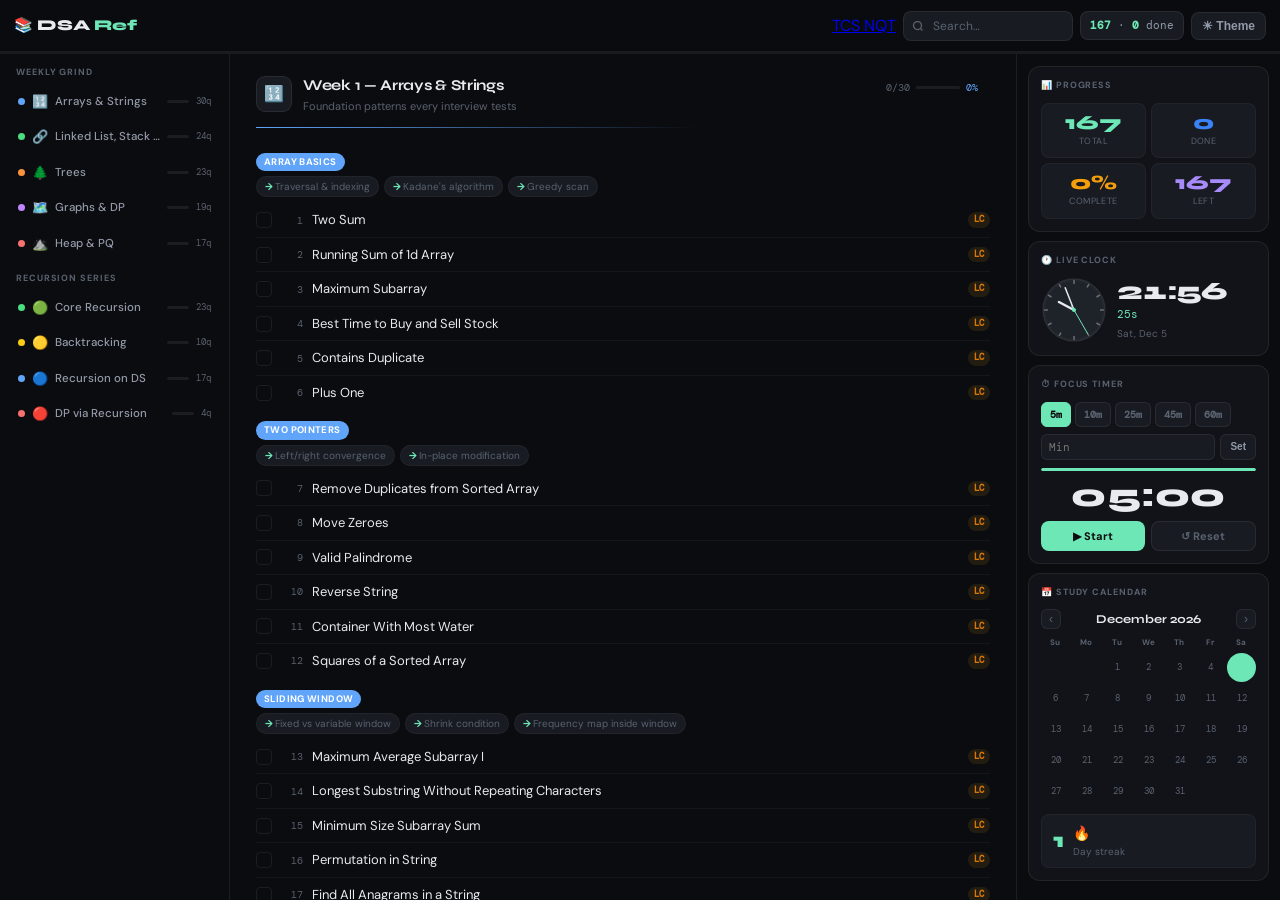
==== commit f748d9eb: "tcs nqt" ====
--- a/index.html
+++ b/index.html
@@ -220,6 +220,7 @@
   <div class="hdr">
     <div class="logo">📚 DSA <span>Ref</span></div>
     <div class="hdr-r">
+      <a href="tcs_nqt.html">TCS NQT</a>
       <div class="sw-box">
         <svg width="12" height="12" viewBox="0 0 24 24" fill="none" stroke="currentColor" stroke-width="2.5"><circle cx="11" cy="11" r="8"/><path d="M21 21l-4.35-4.35"/></svg>
         <input type="search" id="si" placeholder="Search…" oninput="doFilter(this.value)" autocomplete="off"/>
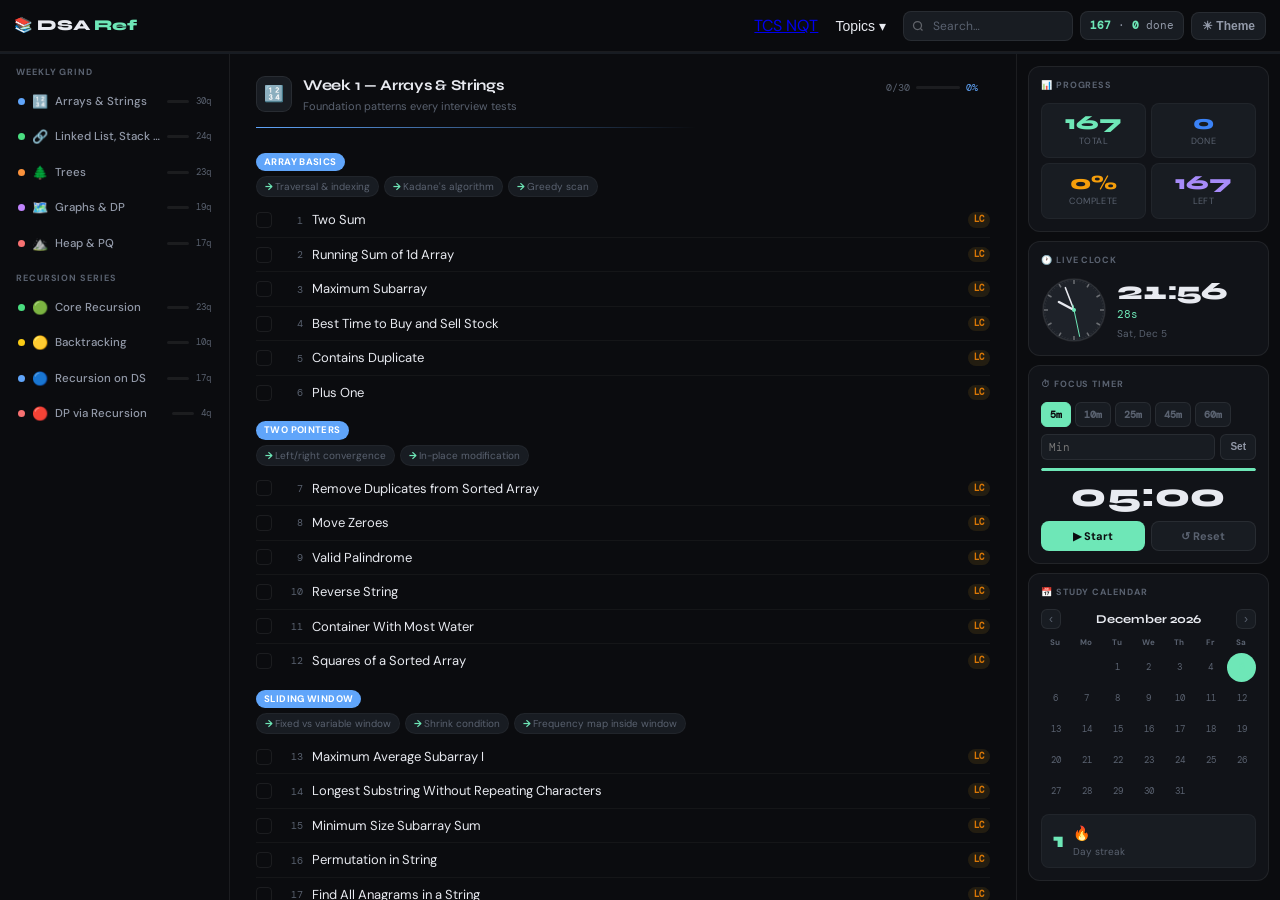
==== commit f54481c7: "added BS" ====
--- a/index.html
+++ b/index.html
@@ -213,6 +213,58 @@
   .tbicon{width:32px;height:32px;font-size:15px;}
   .tbstats{flex-direction:column;align-items:flex-end;gap:2px;}
 }
+
+.nav-dropdown{
+position:relative;
+}
+
+.nav-btn{
+background:none;
+border:none;
+color:inherit;
+font-size:14px;
+cursor:pointer;
+padding:6px 10px;
+}
+
+.dropdown-menu{
+
+position:absolute;
+top:40px;
+left:0;
+
+background:white;
+color:black;
+
+min-width:220px;
+
+display:none;
+flex-direction:column;
+
+box-shadow:0 10px 30px rgba(0,0,0,0.15);
+
+border:1px solid #ddd;
+
+z-index:999;
+
+}
+
+.dropdown-menu a{
+
+padding:12px 16px;
+text-decoration:none;
+color:black;
+font-size:14px;
+display:block;
+
+}
+
+.dropdown-menu a:hover{
+
+background:#f5f5f5;
+
+}
+
 </style>
 </head>
 <body>
@@ -221,6 +273,27 @@
     <div class="logo">📚 DSA <span>Ref</span></div>
     <div class="hdr-r">
       <a href="tcs_nqt.html">TCS NQT</a>
+      <div class="nav-dropdown">
+
+        <button class="nav-btn" onclick="toggleDropdown()">
+          Topics ▾
+        </button>
+
+        <div id="topicMenu" class="dropdown-menu">
+
+          <a href="tcs_nqt.html">TCS NQT</a>
+          <a href="BinarySearch/index.html">Binary Search</a>
+          <!-- <a href="sliding_window.html">Sliding Window</a>
+          <a href="two_pointer.html">Two Pointer</a>
+          <a href="stack.html">Stack</a>
+          <a href="queue.html">Queue</a>
+          <a href="tree.html">Tree</a>
+          <a href="graph.html">Graph</a>
+          <a href="dp.html">Dynamic Programming</a> -->
+
+        </div>
+
+      </div>
       <div class="sw-box">
         <svg width="12" height="12" viewBox="0 0 24 24" fill="none" stroke="currentColor" stroke-width="2.5"><circle cx="11" cy="11" r="8"/><path d="M21 21l-4.35-4.35"/></svg>
         <input type="search" id="si" placeholder="Search…" oninput="doFilter(this.value)" autocomplete="off"/>
@@ -785,6 +858,30 @@
 document.getElementById('RP').innerHTML=wh;
 document.getElementById('DRI').innerHTML=wh;
 render();renderCal();updStreak();updTDisp();markToday();
+
+
+function toggleDropdown(){
+
+const menu=document.getElementById("topicMenu")
+
+if(menu.style.display==="block")
+menu.style.display="none"
+else
+menu.style.display="block"
+
+}
+
+document.addEventListener("click",function(e){
+
+const menu=document.getElementById("topicMenu")
+const btn=document.querySelector(".nav-btn")
+
+if(!btn.contains(e.target) && !menu.contains(e.target)){
+menu.style.display="none"
+}
+
+})
+
 </script>
 </body>
 </html>
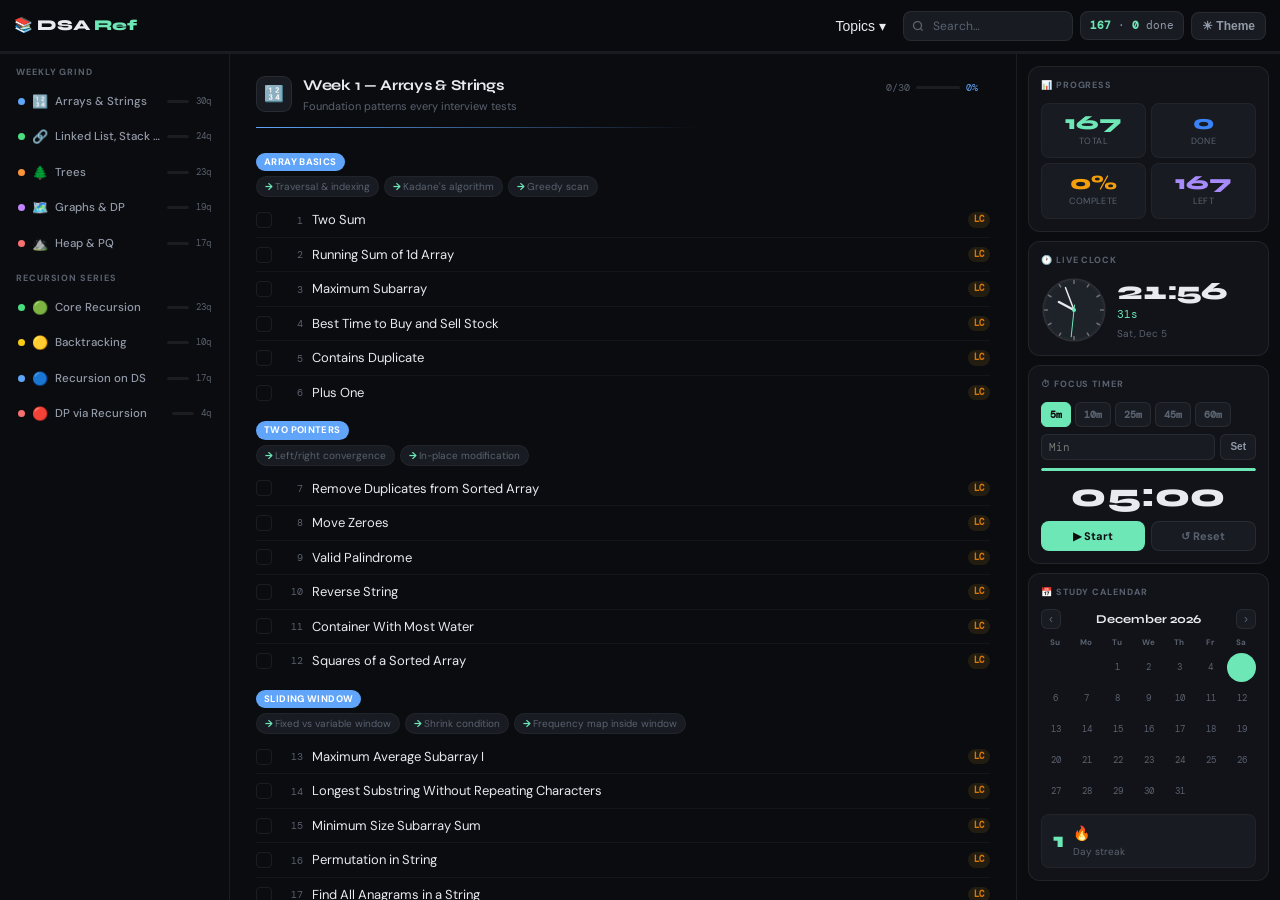
==== commit 69cc24cb: "fix bugs" ====
--- a/index.html
+++ b/index.html
@@ -272,7 +272,7 @@
   <div class="hdr">
     <div class="logo">📚 DSA <span>Ref</span></div>
     <div class="hdr-r">
-      <a href="tcs_nqt.html">TCS NQT</a>
+      <!-- <a href="tcs_nqt.html">TCS NQT</a> -->
       <div class="nav-dropdown">
 
         <button class="nav-btn" onclick="toggleDropdown()">
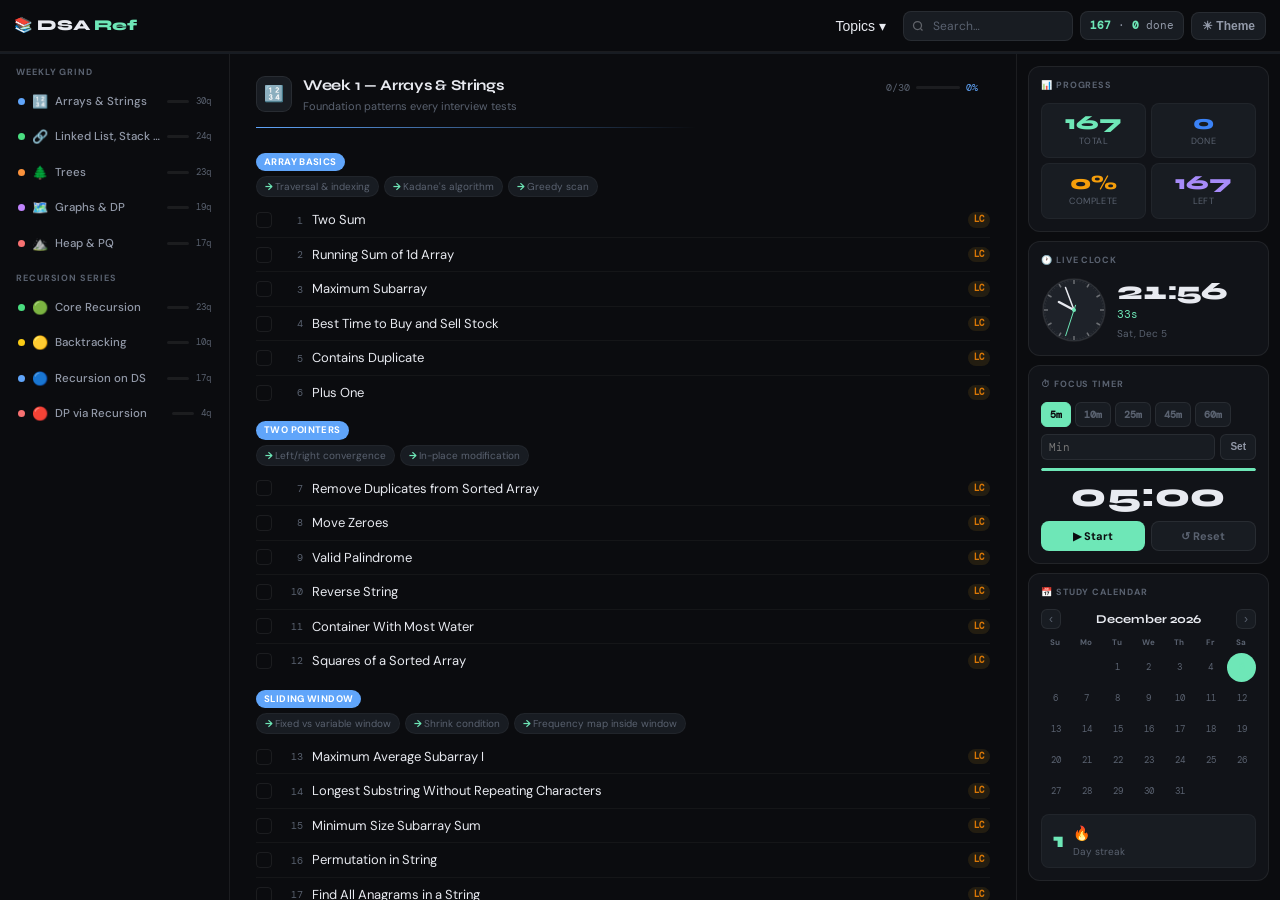
==== commit edbae177: "add dp" ====
--- a/index.html
+++ b/index.html
@@ -283,13 +283,12 @@
 
           <a href="tcs_nqt.html">TCS NQT</a>
           <a href="BinarySearch/index.html">Binary Search</a>
-          <!-- <a href="sliding_window.html">Sliding Window</a>
-          <a href="two_pointer.html">Two Pointer</a>
-          <a href="stack.html">Stack</a>
+          <a href="dp/index.html">Dynamic Programming</a>
+          <!-- <a href="stack.html">Stack</a>
           <a href="queue.html">Queue</a>
           <a href="tree.html">Tree</a>
           <a href="graph.html">Graph</a>
-          <a href="dp.html">Dynamic Programming</a> -->
+          <a href="dp.html">Dynamic Programming</a> --> 
 
         </div>
 
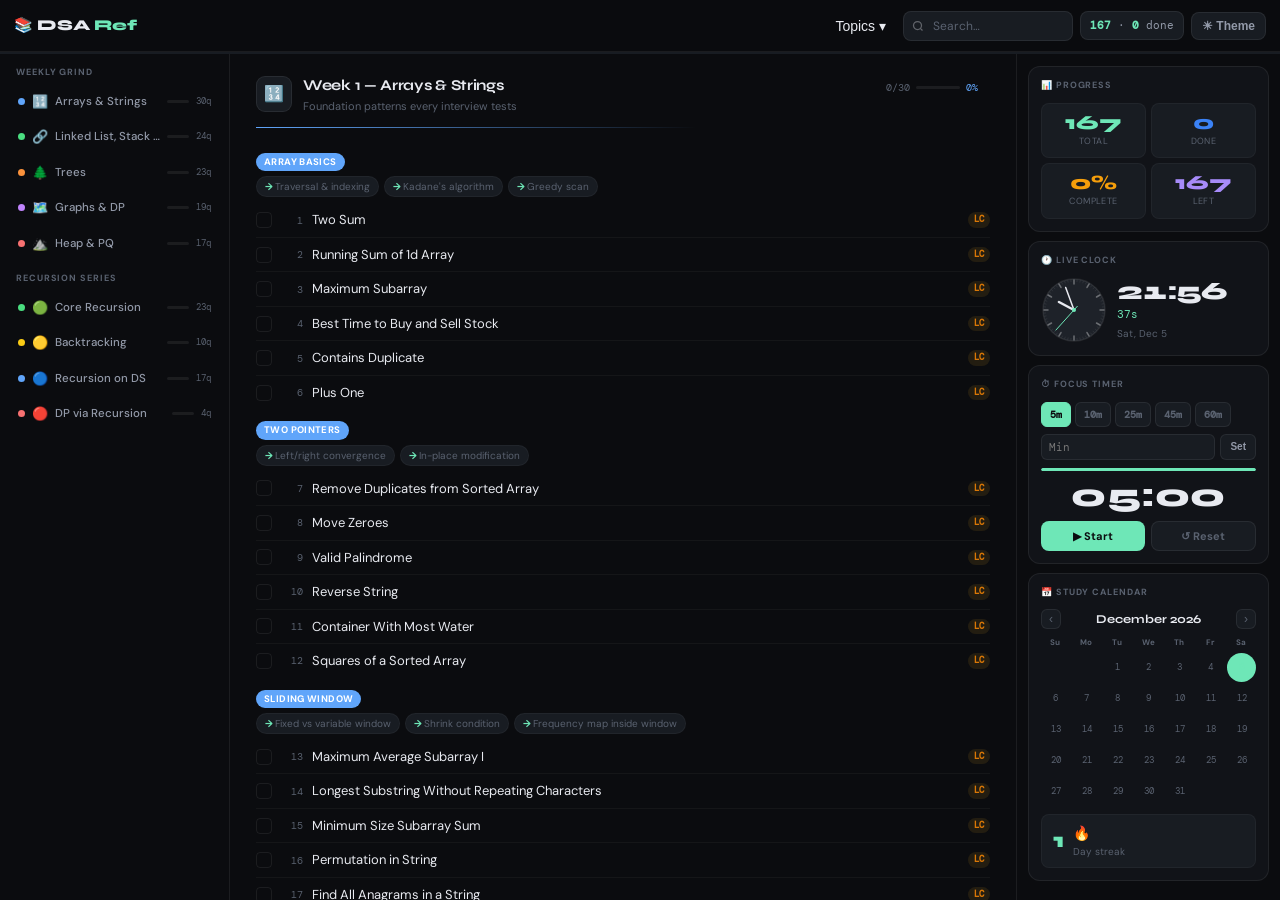
==== commit 611fb84d: "added pattern problems" ====
--- a/index.html
+++ b/index.html
@@ -284,6 +284,7 @@
           <a href="tcs_nqt.html">TCS NQT</a>
           <a href="BinarySearch/index.html">Binary Search</a>
           <a href="dp/index.html">Dynamic Programming</a>
+          <a href="pattern/index.html">Pattern Problems</a>
           <!-- <a href="stack.html">Stack</a>
           <a href="queue.html">Queue</a>
           <a href="tree.html">Tree</a>
